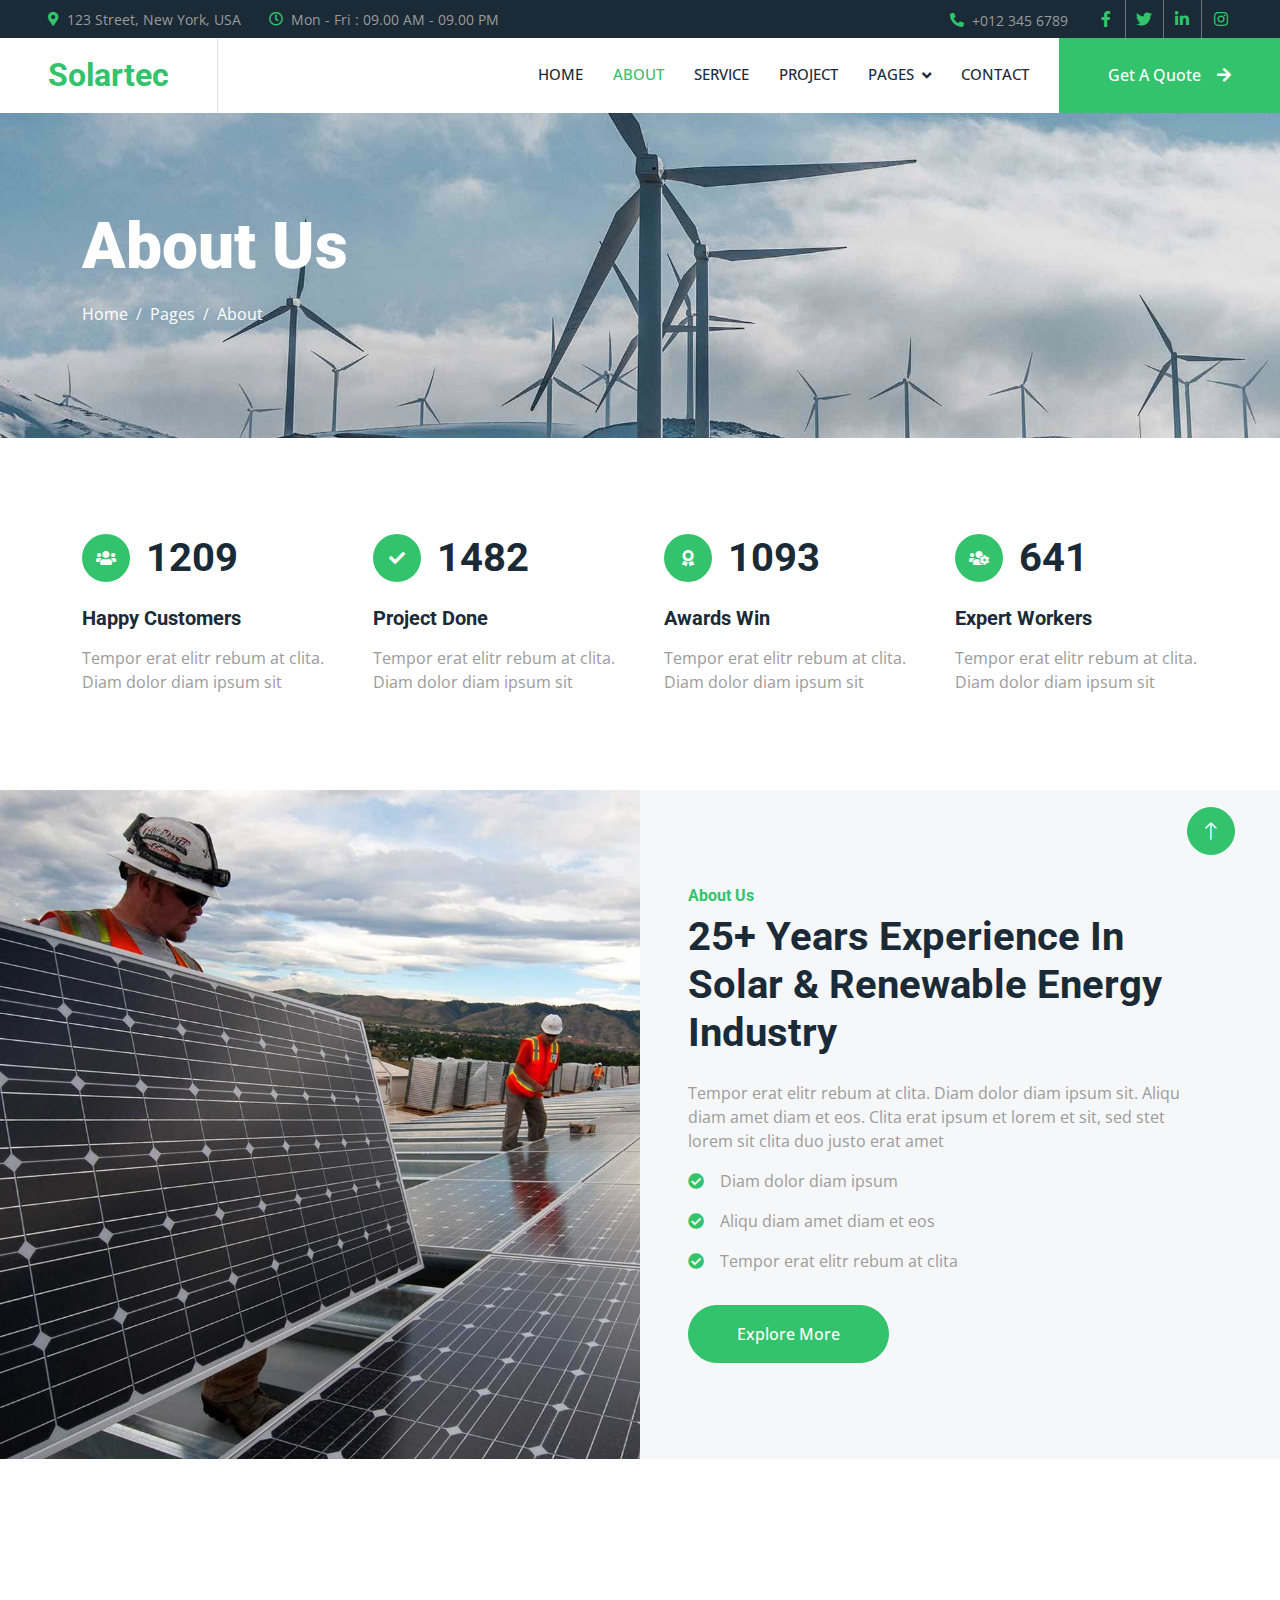
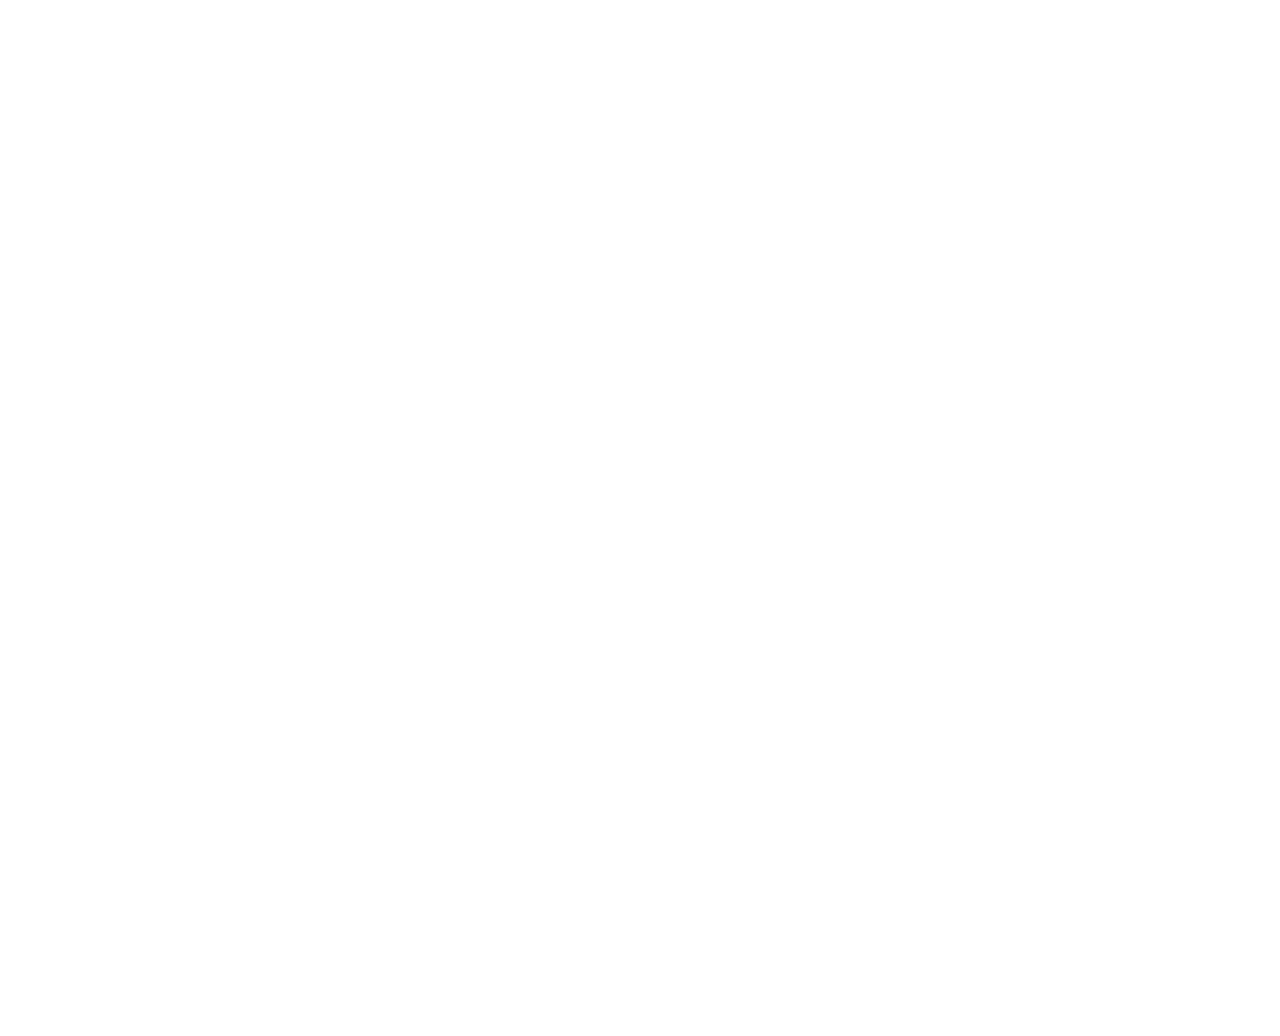
==== about.html @ 2358ac7b "new page" ====
<!DOCTYPE html>
<html lang="en">

<head>
    <meta charset="utf-8">
    <title>Solartec - Renewable Energy Website Template</title>
    <meta content="width=device-width, initial-scale=1.0" name="viewport">
    <meta content="" name="keywords">
    <meta content="" name="description">

    <!-- Favicon -->
    <link href="img/favicon.ico" rel="icon">

    <!-- Google Web Fonts -->
    <link rel="preconnect" href="https://fonts.googleapis.com">
    <link rel="preconnect" href="https://fonts.gstatic.com" crossorigin>
    <link href="https://fonts.googleapis.com/css2?family=Open+Sans:wght@400;500&family=Roboto:wght@500;700;900&display=swap" rel="stylesheet"> 

    <!-- Icon Font Stylesheet -->
    <link href="https://cdnjs.cloudflare.com/ajax/libs/font-awesome/5.10.0/css/all.min.css" rel="stylesheet">
    <link href="https://cdn.jsdelivr.net/npm/bootstrap-icons@1.4.1/font/bootstrap-icons.css" rel="stylesheet">

    <!-- Libraries Stylesheet -->
    <link href="lib/animate/animate.min.css" rel="stylesheet">
    <link href="lib/owlcarousel/assets/owl.carousel.min.css" rel="stylesheet">
    <link href="lib/lightbox/css/lightbox.min.css" rel="stylesheet">

    <!-- Customized Bootstrap Stylesheet -->
    <link href="css/bootstrap.min.css" rel="stylesheet">

    <!-- Template Stylesheet -->
    <link href="css/style.css" rel="stylesheet">
</head>

<body>
    <!-- Spinner Start -->
    <div id="spinner" class="show bg-white position-fixed translate-middle w-100 vh-100 top-50 start-50 d-flex align-items-center justify-content-center">
        <div class="spinner-border text-primary" style="width: 3rem; height: 3rem;" role="status">
            <span class="sr-only">Loading...</span>
        </div>
    </div>
    <!-- Spinner End -->


    <!-- Topbar Start -->
    <div class="container-fluid bg-dark p-0">
        <div class="row gx-0 d-none d-lg-flex">
            <div class="col-lg-7 px-5 text-start">
                <div class="h-100 d-inline-flex align-items-center me-4">
                    <small class="fa fa-map-marker-alt text-primary me-2"></small>
                    <small>123 Street, New York, USA</small>
                </div>
                <div class="h-100 d-inline-flex align-items-center">
                    <small class="far fa-clock text-primary me-2"></small>
                    <small>Mon - Fri : 09.00 AM - 09.00 PM</small>
                </div>
            </div>
            <div class="col-lg-5 px-5 text-end">
                <div class="h-100 d-inline-flex align-items-center me-4">
                    <small class="fa fa-phone-alt text-primary me-2"></small>
                    <small>+012 345 6789</small>
                </div>
                <div class="h-100 d-inline-flex align-items-center mx-n2">
                    <a class="btn btn-square btn-link rounded-0 border-0 border-end border-secondary" href=""><i class="fab fa-facebook-f"></i></a>
                    <a class="btn btn-square btn-link rounded-0 border-0 border-end border-secondary" href=""><i class="fab fa-twitter"></i></a>
                    <a class="btn btn-square btn-link rounded-0 border-0 border-end border-secondary" href=""><i class="fab fa-linkedin-in"></i></a>
                    <a class="btn btn-square btn-link rounded-0" href=""><i class="fab fa-instagram"></i></a>
                </div>
            </div>
        </div>
    </div>
    <!-- Topbar End -->


    <!-- Navbar Start -->
    <nav class="navbar navbar-expand-lg bg-white navbar-light sticky-top p-0">
        <a href="index.html" class="navbar-brand d-flex align-items-center border-end px-4 px-lg-5">
            <h2 class="m-0 text-primary">Solartec</h2>
        </a>
        <button type="button" class="navbar-toggler me-4" data-bs-toggle="collapse" data-bs-target="#navbarCollapse">
            <span class="navbar-toggler-icon"></span>
        </button>
        <div class="collapse navbar-collapse" id="navbarCollapse">
            <div class="navbar-nav ms-auto p-4 p-lg-0">
                <a href="index.html" class="nav-item nav-link">Home</a>
                <a href="about.html" class="nav-item nav-link active">About</a>
                <a href="service.html" class="nav-item nav-link">Service</a>
                <a href="project.html" class="nav-item nav-link">Project</a>
                <div class="nav-item dropdown">
                    <a href="#" class="nav-link dropdown-toggle" data-bs-toggle="dropdown">Pages</a>
                    <div class="dropdown-menu bg-light m-0">
                        <a href="feature.html" class="dropdown-item">Feature</a>
                        <a href="quote.html" class="dropdown-item">Free Quote</a>
                        <a href="team.html" class="dropdown-item">Our Team</a>
                        <a href="testimonial.html" class="dropdown-item">Testimonial</a>
                        <a href="404.html" class="dropdown-item">404 Page</a>
                    </div>
                </div>
                <a href="contact.html" class="nav-item nav-link">Contact</a>
            </div>
            <a href="" class="btn btn-primary rounded-0 py-4 px-lg-5 d-none d-lg-block">Get A Quote<i class="fa fa-arrow-right ms-3"></i></a>
        </div>
    </nav>
    <!-- Navbar End -->


    <!-- Page Header Start -->
    <div class="container-fluid page-header py-5 mb-5">
        <div class="container py-5">
            <h1 class="display-3 text-white mb-3 animated slideInDown">About Us</h1>
            <nav aria-label="breadcrumb animated slideInDown">
                <ol class="breadcrumb">
                    <li class="breadcrumb-item"><a class="text-white" href="#">Home</a></li>
                    <li class="breadcrumb-item"><a class="text-white" href="#">Pages</a></li>
                    <li class="breadcrumb-item text-white active" aria-current="page">About</li>
                </ol>
            </nav>
        </div>
    </div>
    <!-- Page Header End -->


    <!-- Feature Start -->
    <div class="container-xxl py-5">
        <div class="container">
            <div class="row g-5">
                <div class="col-md-6 col-lg-3 wow fadeIn" data-wow-delay="0.1s">
                    <div class="d-flex align-items-center mb-4">
                        <div class="btn-lg-square bg-primary rounded-circle me-3">
                            <i class="fa fa-users text-white"></i>
                        </div>
                        <h1 class="mb-0" data-toggle="counter-up">3453</h1>
                    </div>
                    <h5 class="mb-3">Happy Customers</h5>
                    <span>Tempor erat elitr rebum at clita. Diam dolor diam ipsum sit</span>
                </div>
                <div class="col-md-6 col-lg-3 wow fadeIn" data-wow-delay="0.3s">
                    <div class="d-flex align-items-center mb-4">
                        <div class="btn-lg-square bg-primary rounded-circle me-3">
                            <i class="fa fa-check text-white"></i>
                        </div>
                        <h1 class="mb-0" data-toggle="counter-up">4234</h1>
                    </div>
                    <h5 class="mb-3">Project Done</h5>
                    <span>Tempor erat elitr rebum at clita. Diam dolor diam ipsum sit</span>
                </div>
                <div class="col-md-6 col-lg-3 wow fadeIn" data-wow-delay="0.5s">
                    <div class="d-flex align-items-center mb-4">
                        <div class="btn-lg-square bg-primary rounded-circle me-3">
                            <i class="fa fa-award text-white"></i>
                        </div>
                        <h1 class="mb-0" data-toggle="counter-up">3123</h1>
                    </div>
                    <h5 class="mb-3">Awards Win</h5>
                    <span>Tempor erat elitr rebum at clita. Diam dolor diam ipsum sit</span>
                </div>
                <div class="col-md-6 col-lg-3 wow fadeIn" data-wow-delay="0.7s">
                    <div class="d-flex align-items-center mb-4">
                        <div class="btn-lg-square bg-primary rounded-circle me-3">
                            <i class="fa fa-users-cog text-white"></i>
                        </div>
                        <h1 class="mb-0" data-toggle="counter-up">1831</h1>
                    </div>
                    <h5 class="mb-3">Expert Workers</h5>
                    <span>Tempor erat elitr rebum at clita. Diam dolor diam ipsum sit</span>
                </div>
            </div>
        </div>
    </div>
    <!-- Feature Start -->
    

    <!-- About Start -->
    <div class="container-fluid bg-light overflow-hidden my-5 px-lg-0">
        <div class="container about px-lg-0">
            <div class="row g-0 mx-lg-0">
                <div class="col-lg-6 ps-lg-0 wow fadeIn" data-wow-delay="0.1s" style="min-height: 400px;">
                    <div class="position-relative h-100">
                        <img class="position-absolute img-fluid w-100 h-100" src="img/about.jpg" style="object-fit: cover;" alt="">
                    </div>
                </div>
                <div class="col-lg-6 about-text py-5 wow fadeIn" data-wow-delay="0.5s">
                    <div class="p-lg-5 pe-lg-0">
                        <h6 class="text-primary">About Us</h6>
                        <h1 class="mb-4">25+ Years Experience In Solar & Renewable Energy Industry</h1>
                        <p>Tempor erat elitr rebum at clita. Diam dolor diam ipsum sit. Aliqu diam amet diam et eos. Clita erat ipsum et lorem et sit, sed stet lorem sit clita duo justo erat amet</p>
                        <p><i class="fa fa-check-circle text-primary me-3"></i>Diam dolor diam ipsum</p>
                        <p><i class="fa fa-check-circle text-primary me-3"></i>Aliqu diam amet diam et eos</p>
                        <p><i class="fa fa-check-circle text-primary me-3"></i>Tempor erat elitr rebum at clita</p>
                        <a href="" class="btn btn-primary rounded-pill py-3 px-5 mt-3">Explore More</a>
                    </div>
                </div>
            </div>
        </div>
    </div>
    <!-- About End -->


    <!-- Team Start -->
    <div class="container-xxl py-5">
        <div class="container">
            <div class="text-center mx-auto mb-5 wow fadeInUp" data-wow-delay="0.1s" style="max-width: 600px;">
                <h6 class="text-primary">Team Member</h6>
                <h1 class="mb-4">Experienced Team Members</h1>
            </div>
            <div class="row g-4">
                <div class="col-lg-4 col-md-6 wow fadeInUp" data-wow-delay="0.1s">
                    <div class="team-item rounded overflow-hidden">
                        <div class="d-flex">
                            <img class="img-fluid w-75" src="img/team-1.jpg" alt="">
                            <div class="team-social w-25">
                                <a class="btn btn-lg-square btn-outline-primary rounded-circle mt-3" href=""><i class="fab fa-facebook-f"></i></a>
                                <a class="btn btn-lg-square btn-outline-primary rounded-circle mt-3" href=""><i class="fab fa-twitter"></i></a>
                                <a class="btn btn-lg-square btn-outline-primary rounded-circle mt-3" href=""><i class="fab fa-instagram"></i></a>
                            </div>
                        </div>
                        <div class="p-4">
                            <h5>Full Name</h5>
                            <span>Designation</span>
                        </div>
                    </div>
                </div>
                <div class="col-lg-4 col-md-6 wow fadeInUp" data-wow-delay="0.3s">
                    <div class="team-item rounded overflow-hidden">
                        <div class="d-flex">
                            <img class="img-fluid w-75" src="img/team-2.jpg" alt="">
                            <div class="team-social w-25">
                                <a class="btn btn-lg-square btn-outline-primary rounded-circle mt-3" href=""><i class="fab fa-facebook-f"></i></a>
                                <a class="btn btn-lg-square btn-outline-primary rounded-circle mt-3" href=""><i class="fab fa-twitter"></i></a>
                                <a class="btn btn-lg-square btn-outline-primary rounded-circle mt-3" href=""><i class="fab fa-instagram"></i></a>
                            </div>
                        </div>
                        <div class="p-4">
                            <h5>Full Name</h5>
                            <span>Designation</span>
                        </div>
                    </div>
                </div>
                <div class="col-lg-4 col-md-6 wow fadeInUp" data-wow-delay="0.5s">
                    <div class="team-item rounded overflow-hidden">
                        <div class="d-flex">
                            <img class="img-fluid w-75" src="img/team-3.jpg" alt="">
                            <div class="team-social w-25">
                                <a class="btn btn-lg-square btn-outline-primary rounded-circle mt-3" href=""><i class="fab fa-facebook-f"></i></a>
                                <a class="btn btn-lg-square btn-outline-primary rounded-circle mt-3" href=""><i class="fab fa-twitter"></i></a>
                                <a class="btn btn-lg-square btn-outline-primary rounded-circle mt-3" href=""><i class="fab fa-instagram"></i></a>
                            </div>
                        </div>
                        <div class="p-4">
                            <h5>Full Name</h5>
                            <span>Designation</span>
                        </div>
                    </div>
                </div>
            </div>
        </div>
    </div>
    <!-- Team End -->
        

    <!-- Footer Start -->
    <div class="container-fluid bg-dark text-body footer mt-5 pt-5 wow fadeIn" data-wow-delay="0.1s">
        <div class="container py-5">
            <div class="row g-5">
                <div class="col-lg-3 col-md-6">
                    <h5 class="text-white mb-4">Address</h5>
                    <p class="mb-2"><i class="fa fa-map-marker-alt me-3"></i>123 Street, New York, USA</p>
                    <p class="mb-2"><i class="fa fa-phone-alt me-3"></i>+012 345 67890</p>
                    <p class="mb-2"><i class="fa fa-envelope me-3"></i>info@example.com</p>
                    <div class="d-flex pt-2">
                        <a class="btn btn-square btn-outline-light btn-social" href=""><i class="fab fa-twitter"></i></a>
                        <a class="btn btn-square btn-outline-light btn-social" href=""><i class="fab fa-facebook-f"></i></a>
                        <a class="btn btn-square btn-outline-light btn-social" href=""><i class="fab fa-youtube"></i></a>
                        <a class="btn btn-square btn-outline-light btn-social" href=""><i class="fab fa-linkedin-in"></i></a>
                    </div>
                </div>
                <div class="col-lg-3 col-md-6">
                    <h5 class="text-white mb-4">Quick Links</h5>
                    <a class="btn btn-link" href="">About Us</a>
                    <a class="btn btn-link" href="">Contact Us</a>
                    <a class="btn btn-link" href="">Our Services</a>
                    <a class="btn btn-link" href="">Terms & Condition</a>
                    <a class="btn btn-link" href="">Support</a>
                </div>
                <div class="col-lg-3 col-md-6">
                    <h5 class="text-white mb-4">Project Gallery</h5>
                    <div class="row g-2">
                        <div class="col-4">
                            <img class="img-fluid rounded" src="img/gallery-1.jpg" alt="">
                        </div>
                        <div class="col-4">
                            <img class="img-fluid rounded" src="img/gallery-2.jpg" alt="">
                        </div>
                        <div class="col-4">
                            <img class="img-fluid rounded" src="img/gallery-3.jpg" alt="">
                        </div>
                        <div class="col-4">
                            <img class="img-fluid rounded" src="img/gallery-4.jpg" alt="">
                        </div>
                        <div class="col-4">
                            <img class="img-fluid rounded" src="img/gallery-5.jpg" alt="">
                        </div>
                        <div class="col-4">
                            <img class="img-fluid rounded" src="img/gallery-6.jpg" alt="">
                        </div>
                    </div>
                </div>
                <div class="col-lg-3 col-md-6">
                    <h5 class="text-white mb-4">Newsletter</h5>
                    <p>Dolor amet sit justo amet elitr clita ipsum elitr est.</p>
                    <div class="position-relative mx-auto" style="max-width: 400px;">
                        <input class="form-control border-0 w-100 py-3 ps-4 pe-5" type="text" placeholder="Your email">
                        <button type="button" class="btn btn-primary py-2 position-absolute top-0 end-0 mt-2 me-2">SignUp</button>
                    </div>
                </div>
            </div>
        </div>
        <div class="container">
            <div class="copyright">
                <div class="row">
                    <div class="col-md-6 text-center text-md-start mb-3 mb-md-0">
                        &copy; <a href="#">Your Site Name</a>, All Right Reserved.
                    </div>
                    <div class="col-md-6 text-center text-md-end">
                        <!--/*** This template is free as long as you keep the footer author’s credit link/attribution link/backlink. If you'd like to use the template without the footer author’s credit link/attribution link/backlink, you can purchase the Credit Removal License from "https://htmlcodex.com/credit-removal". Thank you for your support. ***/-->
                        Designed By <a href="https://htmlcodex.com">HTML Codex</a>
                        <br>Distributed By: <a href="https://themewagon.com" target="_blank">ThemeWagon</a>
                    </div>
                </div>
            </div>
        </div>
    </div>
    <!-- Footer End -->


    <!-- Back to Top -->
    <a href="#" class="btn btn-lg btn-primary btn-lg-square rounded-circle back-to-top"><i class="bi bi-arrow-up"></i></a>


    <!-- JavaScript Libraries -->
    <script src="https://code.jquery.com/jquery-3.4.1.min.js"></script>
    <script src="https://cdn.jsdelivr.net/npm/bootstrap@5.0.0/dist/js/bootstrap.bundle.min.js"></script>
    <script src="lib/wow/wow.min.js"></script>
    <script src="lib/easing/easing.min.js"></script>
    <script src="lib/waypoints/waypoints.min.js"></script>
    <script src="lib/counterup/counterup.min.js"></script>
    <script src="lib/owlcarousel/owl.carousel.min.js"></script>
    <script src="lib/isotope/isotope.pkgd.min.js"></script>
    <script src="lib/lightbox/js/lightbox.min.js"></script>

    <!-- Template Javascript -->
    <script src="js/main.js"></script>
</body>

</html>
---- css/style.css ----
/********** Template CSS **********/
:root {
    --primary: #32C36C;
    --light: #F6F7F8;
    --dark: #1A2A36;
}

.fw-medium {
    font-weight: 500 !important;
}

.fw-bold {
    font-weight: 700 !important;
}

.fw-black {
    font-weight: 900 !important;
}

.back-to-top {
    position: fixed;
    display: none;
    right: 45px;
    bottom: 45px;
    z-index: 99;
}


/*** Spinner ***/
#spinner {
    opacity: 0;
    visibility: hidden;
    transition: opacity .5s ease-out, visibility 0s linear .5s;
    z-index: 99999;
}

#spinner.show {
    transition: opacity .5s ease-out, visibility 0s linear 0s;
    visibility: visible;
    opacity: 1;
}


/*** Button ***/
.btn {
    font-weight: 500;
    transition: .5s;
}

.btn.btn-primary,
.btn.btn-outline-primary:hover {
    color: #FFFFFF;
}

.btn-square {
    width: 38px;
    height: 38px;
}

.btn-sm-square {
    width: 32px;
    height: 32px;
}

.btn-lg-square {
    width: 48px;
    height: 48px;
}

.btn-square,
.btn-sm-square,
.btn-lg-square {
    padding: 0;
    display: flex;
    align-items: center;
    justify-content: center;
    font-weight: normal;
}

/*** Navbar ***/
.navbar.sticky-top {
    top: -100px;
    transition: .5s;
}

.navbar .navbar-brand,
.navbar a.btn {
    height: 75px;
}

.navbar .navbar-nav .nav-link {
    margin-right: 30px;
    padding: 25px 0;
    color: var(--dark);
    font-size: 15px;
    font-weight: 500;
    text-transform: uppercase;
    outline: none;
}

.navbar .navbar-nav .nav-link:hover,
.navbar .navbar-nav .nav-link.active {
    color: var(--primary);
}

.navbar .dropdown-toggle::after {
    border: none;
    content: "\f107";
    font-family: "Font Awesome 5 Free";
    font-weight: 900;
    vertical-align: middle;
    margin-left: 8px;
}

@media (max-width: 991.98px) {
    .navbar .navbar-nav .nav-link  {
        margin-right: 0;
        padding: 10px 0;
    }

    .navbar .navbar-nav {
        border-top: 1px solid #EEEEEE;
    }
}

@media (min-width: 992px) {
    .navbar .nav-item .dropdown-menu {
        display: block;
        border: none;
        margin-top: 0;
        top: 150%;
        opacity: 0;
        visibility: hidden;
        transition: .5s;
    }

    .navbar .nav-item:hover .dropdown-menu {
        top: 100%;
        visibility: visible;
        transition: .5s;
        opacity: 1;
    }
}


/*** Header ***/
.owl-carousel-inner {
    position: absolute;
    width: 100%;
    height: 100%;
    top: 0;
    left: 0;
    display: flex;
    align-items: center;
    background: rgba(0, 0, 0, .1);
}

@media (max-width: 768px) {
    .header-carousel .owl-carousel-item {
        position: relative;
        min-height: 500px;
    }

    .header-carousel .owl-carousel-item img {
        position: absolute;
        width: 100%;
        height: 100%;
        object-fit: cover;
    }

    .header-carousel .owl-carousel-item p {
        font-size: 16px !important;
    }
}

.header-carousel .owl-dots {
    position: absolute;
    width: 60px;
    height: 100%;
    top: 0;
    right: 30px;
    display: flex;
    flex-direction: column;
    align-items: center;
    justify-content: center;
}

.header-carousel .owl-dots .owl-dot {
    position: relative;
    width: 45px;
    height: 45px;
    margin: 5px 0;
    background: #FFFFFF;
    box-shadow: 0 0 30px rgba(255, 255, 255, .9);
    border-radius: 45px;
    transition: .5s;
}

.header-carousel .owl-dots .owl-dot.active {
    width: 60px;
    height: 60px;
}

.header-carousel .owl-dots .owl-dot img {
    position: absolute;
    width: 100%;
    height: 100%;
    object-fit: cover;
    padding: 2px;
    border-radius: 45px;
    transition: .5s;
}

.page-header {
    background: linear-gradient(rgba(0, 0, 0, .1), rgba(0, 0, 0, .1)), url(../img/carousel-1.jpg) center center no-repeat;
    background-size: cover;
}

.breadcrumb-item + .breadcrumb-item::before {
    color: var(--light);
}


/*** About ***/
@media (min-width: 992px) {
    .container.about {
        max-width: 100% !important;
    }

    .about-text  {
        padding-right: calc(((100% - 960px) / 2) + .75rem);
    }
}

@media (min-width: 1200px) {
    .about-text  {
        padding-right: calc(((100% - 1140px) / 2) + .75rem);
    }
}

@media (min-width: 1400px) {
    .about-text  {
        padding-right: calc(((100% - 1320px) / 2) + .75rem);
    }
}


/*** Service ***/
.service-item {
    box-shadow: 0 0 45px rgba(0, 0, 0, .08);
}

.service-icon {
    position: relative;
    margin: -50px 0 25px 0;
    width: 100px;
    height: 100px;
    display: flex;
    align-items: center;
    justify-content: center;
    color: var(--primary);
    background: #FFFFFF;
    border-radius: 100px;
    box-shadow: 0 0 45px rgba(0, 0, 0, .08);
    transition: .5s;
}

.service-item:hover .service-icon {
    color: #FFFFFF;
    background: var(--primary);
}


/*** Feature ***/
@media (min-width: 992px) {
    .container.feature {
        max-width: 100% !important;
    }

    .feature-text  {
        padding-left: calc(((100% - 960px) / 2) + .75rem);
    }
}

@media (min-width: 1200px) {
    .feature-text  {
        padding-left: calc(((100% - 1140px) / 2) + .75rem);
    }
}

@media (min-width: 1400px) {
    .feature-text  {
        padding-left: calc(((100% - 1320px) / 2) + .75rem);
    }
}


/*** Project Portfolio ***/
#portfolio-flters li {
    display: inline-block;
    font-weight: 500;
    color: var(--dark);
    cursor: pointer;
    transition: .5s;
    border-bottom: 2px solid transparent;
}

#portfolio-flters li:hover,
#portfolio-flters li.active {
    color: var(--primary);
    border-color: var(--primary);
}

.portfolio-img {
    position: relative;
}

.portfolio-img::before,
.portfolio-img::after {
    position: absolute;
    content: "";
    width: 0;
    height: 100%;
    top: 0;
    background: var(--dark);
    transition: .5s;
}

.portfolio-img::before {
    left: 50%;
}

.portfolio-img::after {
    right: 50%;
}

.portfolio-item:hover .portfolio-img::before {
    width: 51%;
    left: 0;
}

.portfolio-item:hover .portfolio-img::after {
    width: 51%;
    right: 0;
}

.portfolio-btn {
    position: absolute;
    top: 0;
    left: 0;
    width: 100%;
    height: 100%;
    display: flex;
    align-items: center;
    justify-content: center;
    opacity: 0;
    z-index: 1;
    transition: .5s;
}

.portfolio-item:hover .portfolio-btn {
    opacity: 1;
    transition-delay: .3s;
}


/*** Quote ***/
@media (min-width: 992px) {
    .container.quote {
        max-width: 100% !important;
    }

    .quote-text  {
        padding-right: calc(((100% - 960px) / 2) + .75rem);
    }
}

@media (min-width: 1200px) {
    .quote-text  {
        padding-right: calc(((100% - 1140px) / 2) + .75rem);
    }
}

@media (min-width: 1400px) {
    .quote-text  {
        padding-right: calc(((100% - 1320px) / 2) + .75rem);
    }
}


/*** Team ***/
.team-item {
    box-shadow: 0 0 45px rgba(0, 0, 0, .08);
}

.team-item img {
    border-radius: 8px 60px 0 0;
}

.team-item .team-social {
    display: flex;
    flex-direction: column;
    align-items: center;
    justify-content: flex-end;
    background: #FFFFFF;
    transition: .5s;
}


/*** Testimonial ***/
.testimonial-carousel::before {
    position: absolute;
    content: "";
    top: 0;
    left: 0;
    height: 100%;
    width: 0;
    background: linear-gradient(to right, rgba(255, 255, 255, 1) 0%, rgba(255, 255, 255, 0) 100%);
    z-index: 1;
}

.testimonial-carousel::after {
    position: absolute;
    content: "";
    top: 0;
    right: 0;
    height: 100%;
    width: 0;
    background: linear-gradient(to left, rgba(255, 255, 255, 1) 0%, rgba(255, 255, 255, 0) 100%);
    z-index: 1;
}

@media (min-width: 768px) {
    .testimonial-carousel::before,
    .testimonial-carousel::after {
        width: 200px;
    }
}

@media (min-width: 992px) {
    .testimonial-carousel::before,
    .testimonial-carousel::after {
        width: 300px;
    }
}

.testimonial-carousel .owl-nav {
    position: absolute;
    width: 350px;
    top: 20px;
    left: 50%;
    transform: translateX(-50%);
    display: flex;
    justify-content: space-between;
    opacity: 0;
    transition: .5s;
    z-index: 1;
}

.testimonial-carousel:hover .owl-nav {
    width: 300px;
    opacity: 1;
}

.testimonial-carousel .owl-nav .owl-prev,
.testimonial-carousel .owl-nav .owl-next {
    position: relative;
    color: var(--primary);
    font-size: 45px;
    transition: .5s;
}

.testimonial-carousel .owl-nav .owl-prev:hover,
.testimonial-carousel .owl-nav .owl-next:hover {
    color: var(--dark);
}

.testimonial-carousel .testimonial-img img {
    width: 100px;
    height: 100px;
}

.testimonial-carousel .testimonial-img .btn-square {
    position: absolute;
    bottom: -19px;
    left: 50%;
    transform: translateX(-50%);
}

.testimonial-carousel .owl-item .testimonial-text {
    margin-bottom: 30px;
    box-shadow: 0 0 45px rgba(0, 0, 0, .08);
    transform: scale(.8);
    transition: .5s;
}

.testimonial-carousel .owl-item.center .testimonial-text {
    transform: scale(1);
}


/*** Contact ***/
@media (min-width: 992px) {
    .container.contact {
        max-width: 100% !important;
    }

    .contact-text  {
        padding-left: calc(((100% - 960px) / 2) + .75rem);
    }
}

@media (min-width: 1200px) {
    .contact-text  {
        padding-left: calc(((100% - 1140px) / 2) + .75rem);
    }
}

@media (min-width: 1400px) {
    .contact-text  {
        padding-left: calc(((100% - 1320px) / 2) + .75rem);
    }
}


/*** Footer ***/
.footer .btn.btn-social {
    margin-right: 5px;
    color: #9B9B9B;
    border: 1px solid #9B9B9B;
    border-radius: 38px;
    transition: .3s;
}

.footer .btn.btn-social:hover {
    color: var(--primary);
    border-color: var(--light);
}

.footer .btn.btn-link {
    display: block;
    margin-bottom: 5px;
    padding: 0;
    text-align: left;
    color: #9B9B9B;
    font-weight: normal;
    text-transform: capitalize;
    transition: .3s;
}

.footer .btn.btn-link::before {
    position: relative;
    content: "\f105";
    font-family: "Font Awesome 5 Free";
    font-weight: 900;
    margin-right: 10px;
}

.footer .btn.btn-link:hover {
    color: #FFFFFF;
    letter-spacing: 1px;
    box-shadow: none;
}

.footer .copyright {
    padding: 25px 0;
    border-top: 1px solid rgba(256, 256, 256, .1);
}

.footer .copyright a {
    color: var(--light);
}

.footer .copyright a:hover {
    color: var(--primary);
}
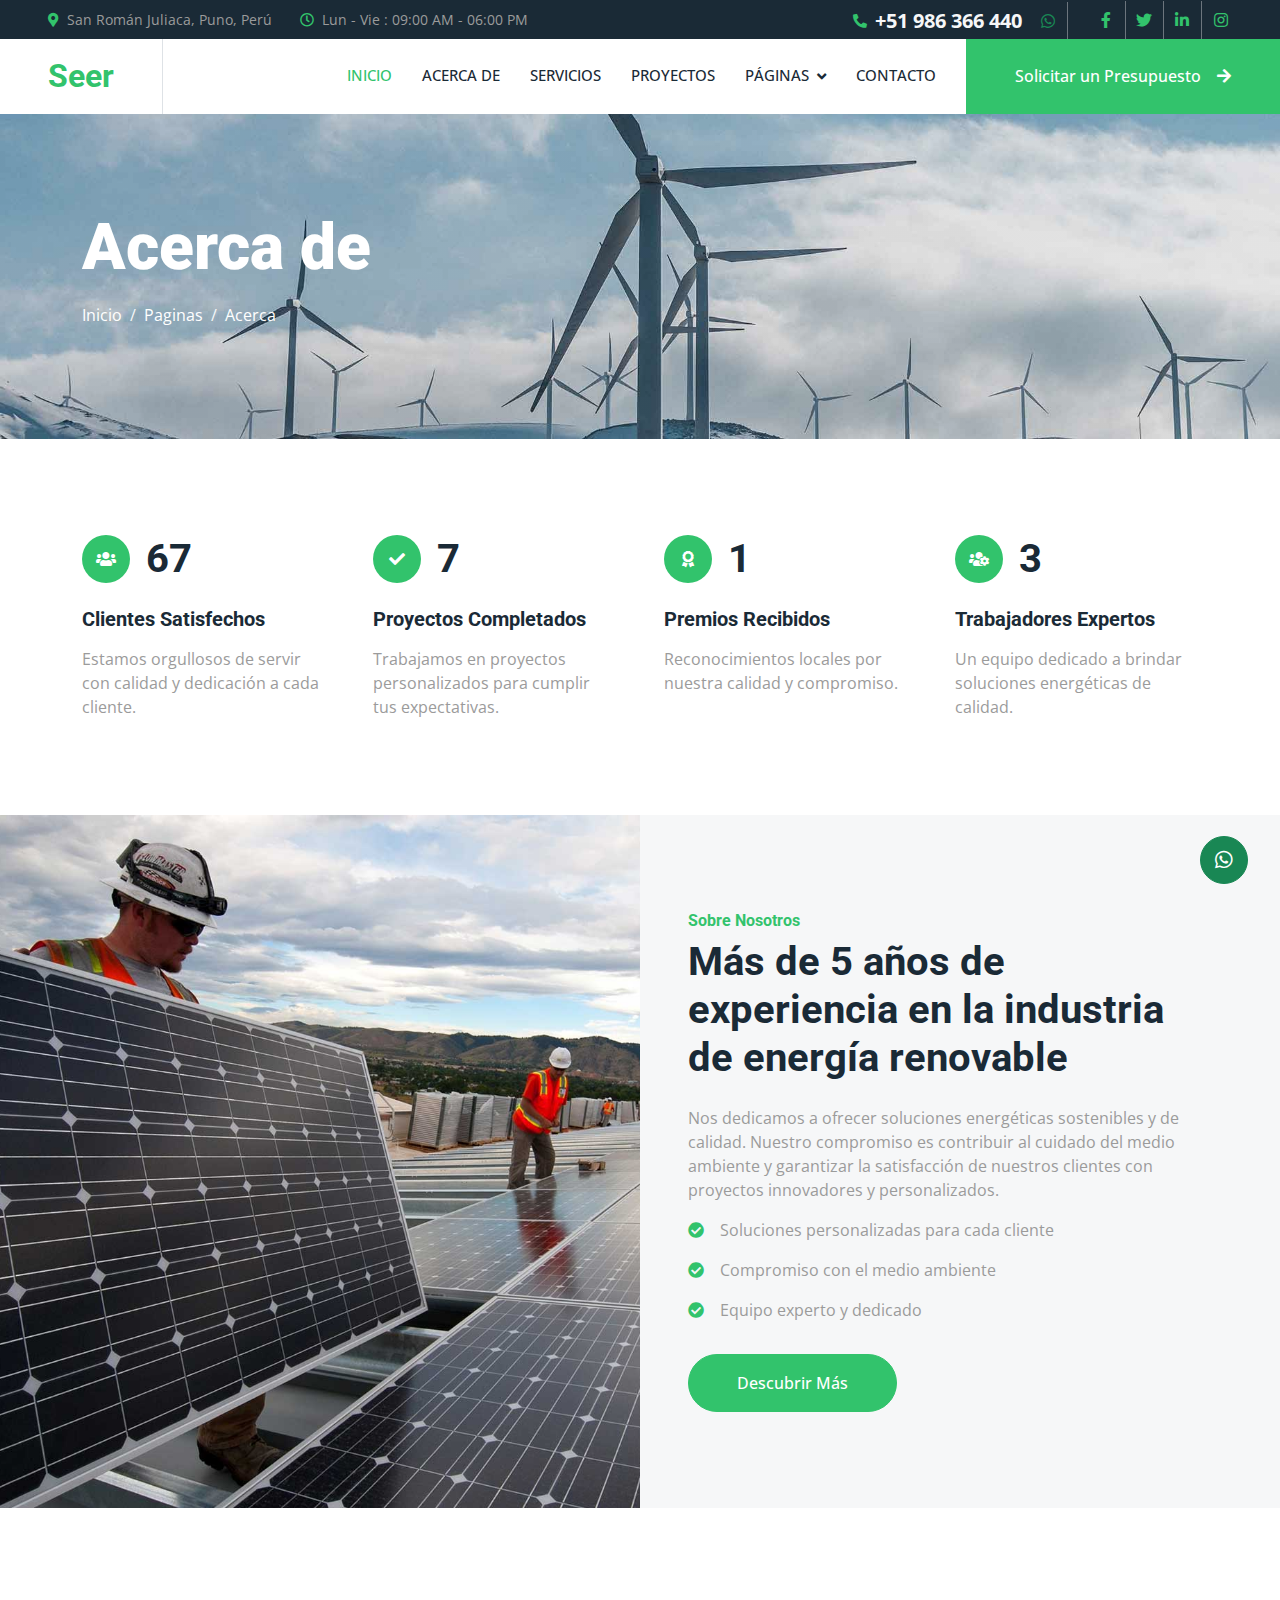
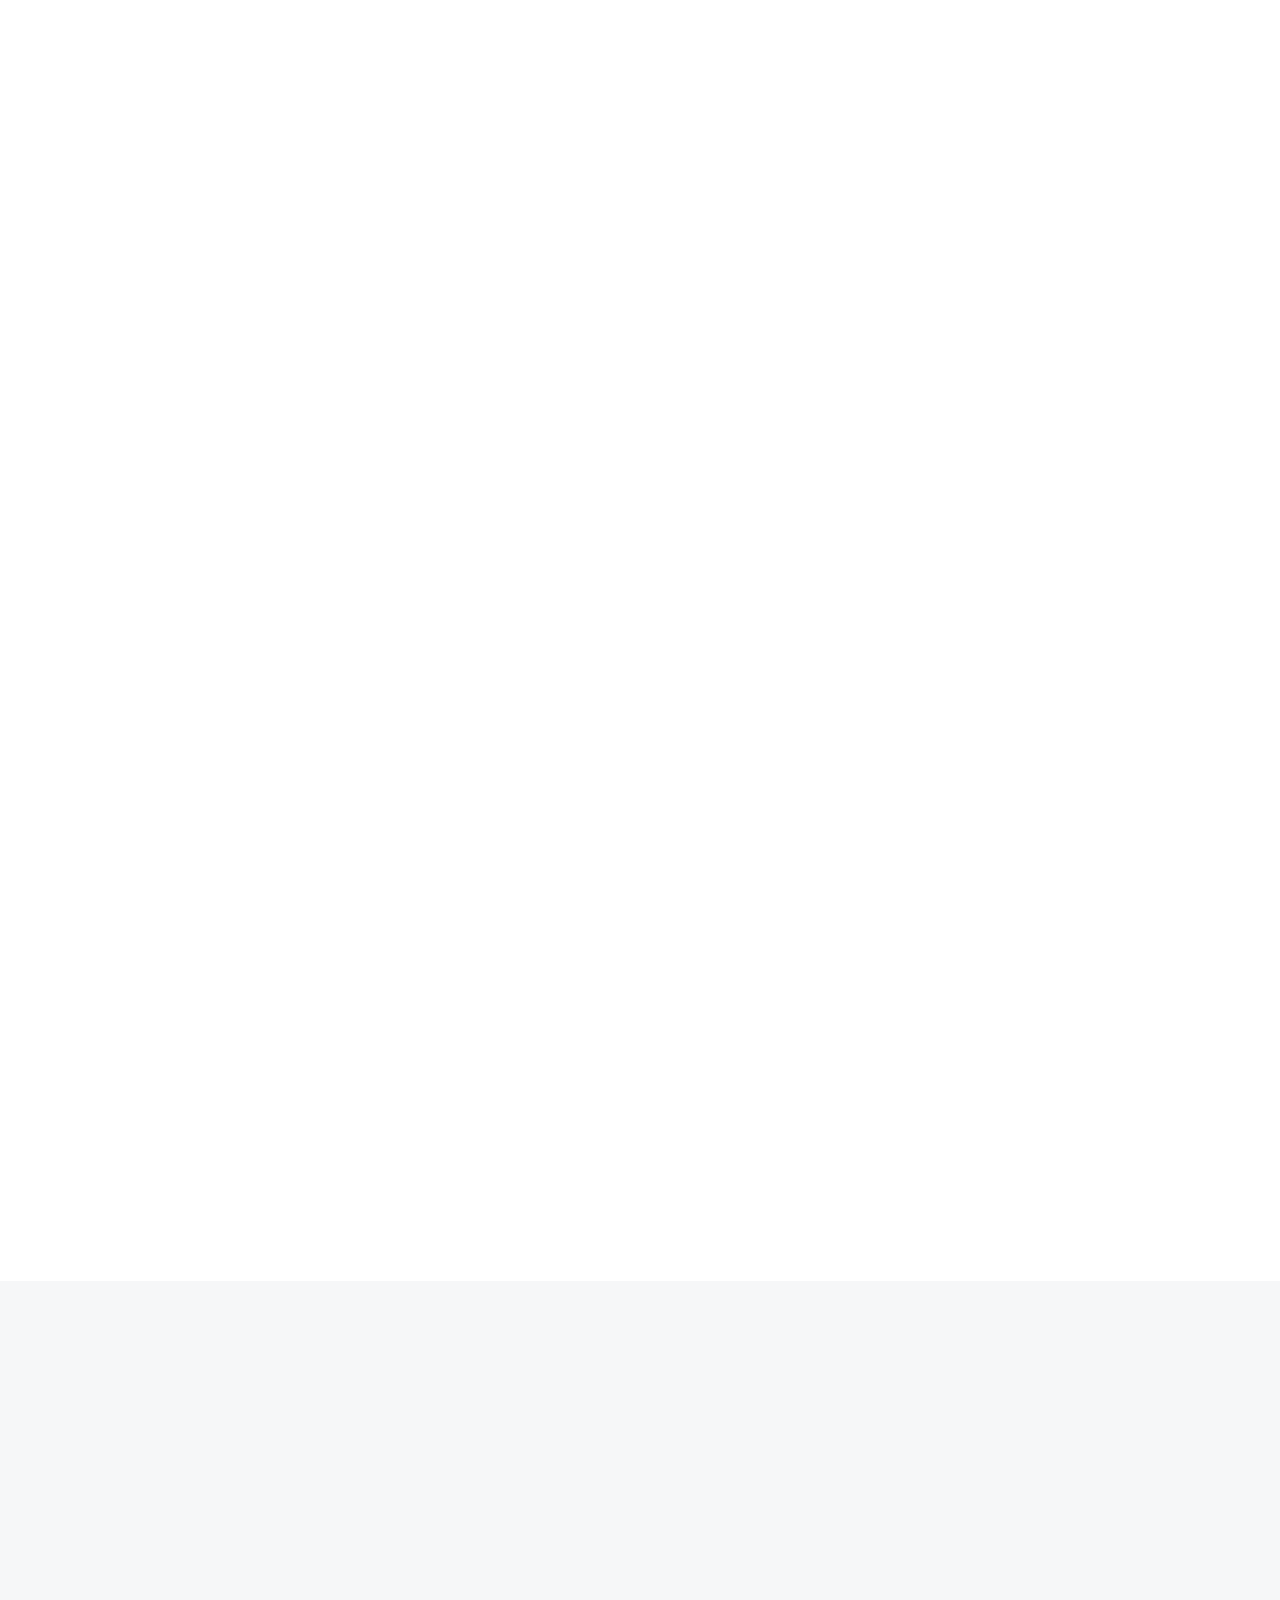
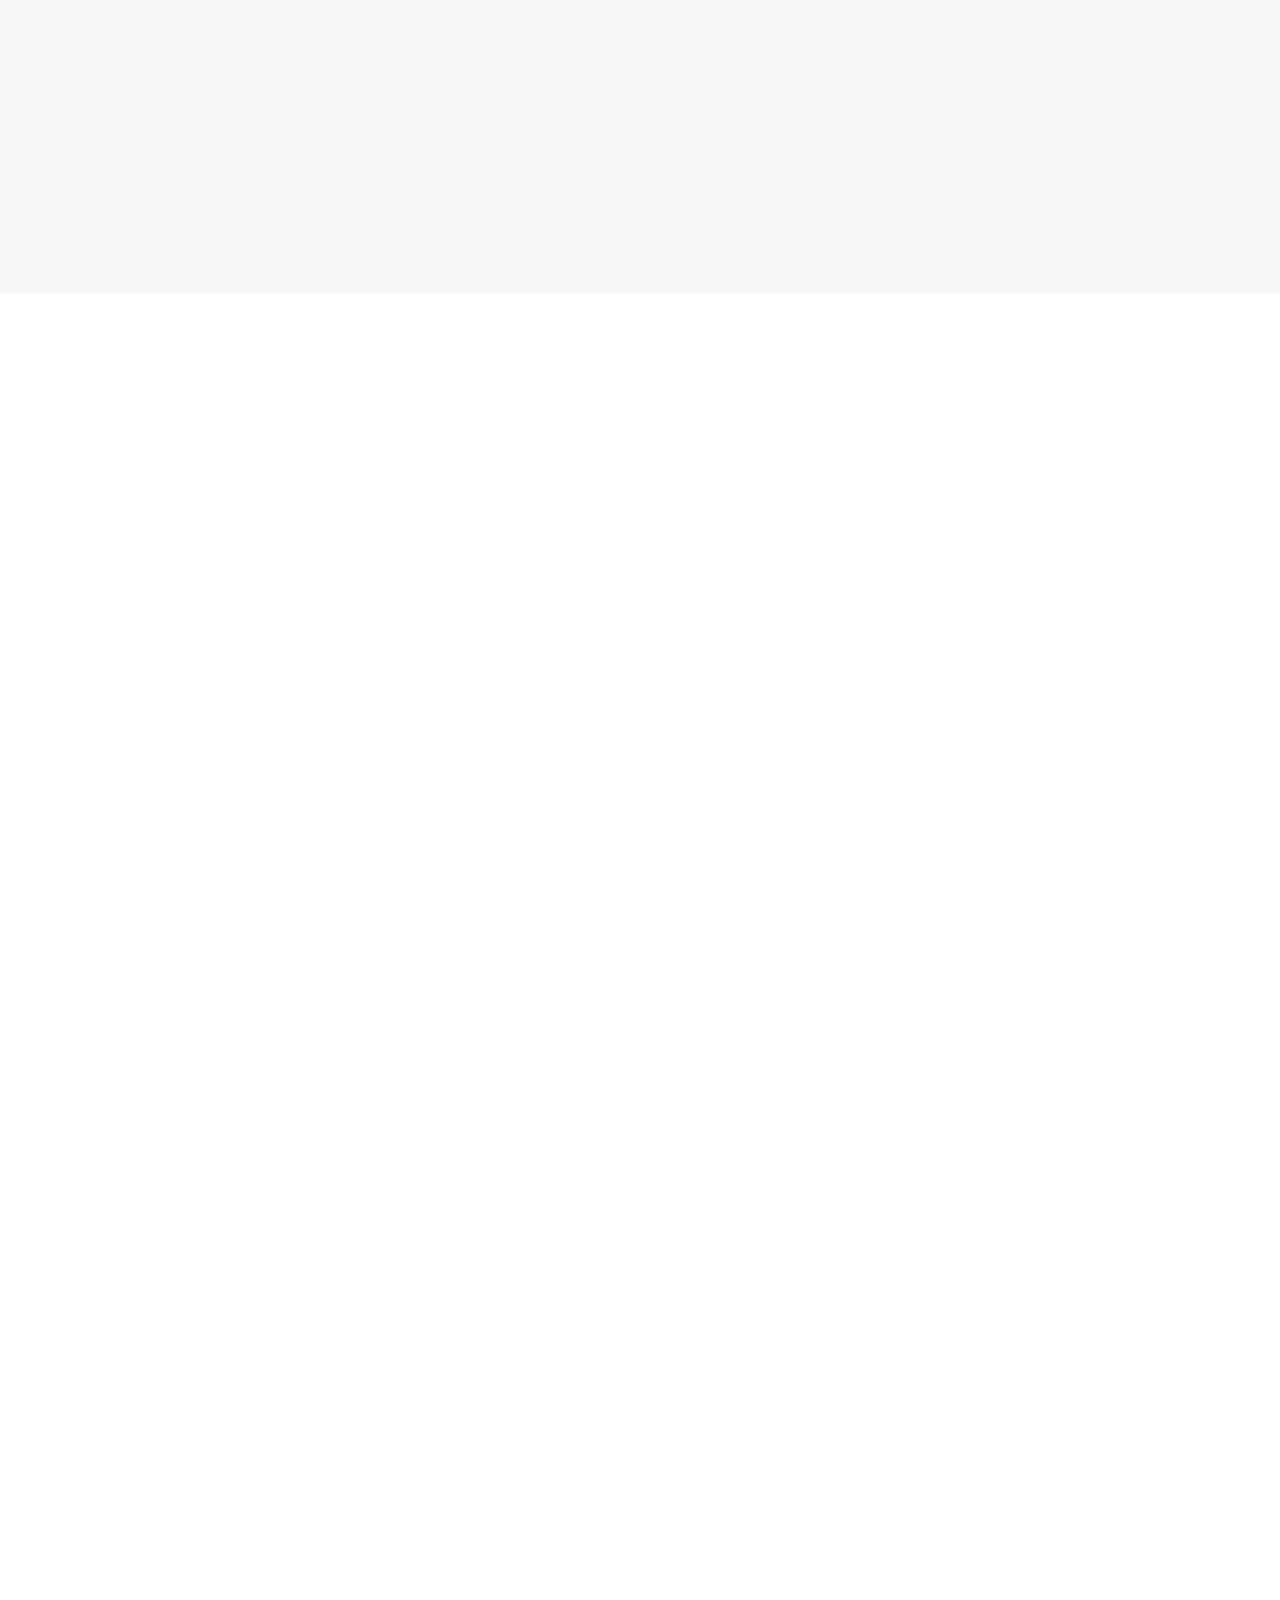
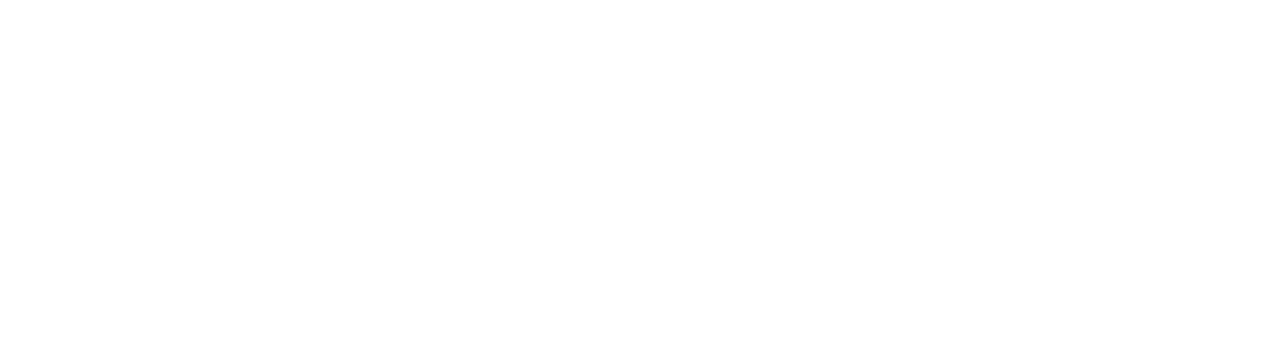
==== commit b4931988: "changed2e" ====
--- a/about.html
+++ b/about.html
@@ -9,7 +9,9 @@
     <meta content="" name="description">
 
     <!-- Favicon -->
-    <link href="img/favicon.ico" rel="icon">
+    <link href="img/favi.png" rel="icon" type="image/x-icon">
+    <!-- También puedes incluir formatos adicionales si es necesario -->
+    <!-- <link rel="icon" href="img/favicon-32x32.png" sizes="32x32" type="image/png"> -->
 
     <!-- Google Web Fonts -->
     <link rel="preconnect" href="https://fonts.googleapis.com">
@@ -30,6 +32,9 @@
 
     <!-- Template Stylesheet -->
     <link href="css/style.css" rel="stylesheet">
+
+
+
 </head>
 
 <body>
@@ -42,77 +47,82 @@
     <!-- Spinner End -->
 
 
-    <!-- Topbar Start -->
-    <div class="container-fluid bg-dark p-0">
-        <div class="row gx-0 d-none d-lg-flex">
-            <div class="col-lg-7 px-5 text-start">
-                <div class="h-100 d-inline-flex align-items-center me-4">
-                    <small class="fa fa-map-marker-alt text-primary me-2"></small>
-                    <small>123 Street, New York, USA</small>
-                </div>
-                <div class="h-100 d-inline-flex align-items-center">
-                    <small class="far fa-clock text-primary me-2"></small>
-                    <small>Mon - Fri : 09.00 AM - 09.00 PM</small>
-                </div>
-            </div>
-            <div class="col-lg-5 px-5 text-end">
-                <div class="h-100 d-inline-flex align-items-center me-4">
-                    <small class="fa fa-phone-alt text-primary me-2"></small>
-                    <small>+012 345 6789</small>
-                </div>
-                <div class="h-100 d-inline-flex align-items-center mx-n2">
-                    <a class="btn btn-square btn-link rounded-0 border-0 border-end border-secondary" href=""><i class="fab fa-facebook-f"></i></a>
-                    <a class="btn btn-square btn-link rounded-0 border-0 border-end border-secondary" href=""><i class="fab fa-twitter"></i></a>
-                    <a class="btn btn-square btn-link rounded-0 border-0 border-end border-secondary" href=""><i class="fab fa-linkedin-in"></i></a>
-                    <a class="btn btn-square btn-link rounded-0" href=""><i class="fab fa-instagram"></i></a>
-                </div>
-            </div>
-        </div>
-    </div>
-    <!-- Topbar End -->
-
-
-    <!-- Navbar Start -->
-    <nav class="navbar navbar-expand-lg bg-white navbar-light sticky-top p-0">
-        <a href="index.html" class="navbar-brand d-flex align-items-center border-end px-4 px-lg-5">
-            <h2 class="m-0 text-primary">Solartec</h2>
-        </a>
-        <button type="button" class="navbar-toggler me-4" data-bs-toggle="collapse" data-bs-target="#navbarCollapse">
-            <span class="navbar-toggler-icon"></span>
-        </button>
-        <div class="collapse navbar-collapse" id="navbarCollapse">
-            <div class="navbar-nav ms-auto p-4 p-lg-0">
-                <a href="index.html" class="nav-item nav-link">Home</a>
-                <a href="about.html" class="nav-item nav-link active">About</a>
-                <a href="service.html" class="nav-item nav-link">Service</a>
-                <a href="project.html" class="nav-item nav-link">Project</a>
-                <div class="nav-item dropdown">
-                    <a href="#" class="nav-link dropdown-toggle" data-bs-toggle="dropdown">Pages</a>
-                    <div class="dropdown-menu bg-light m-0">
-                        <a href="feature.html" class="dropdown-item">Feature</a>
-                        <a href="quote.html" class="dropdown-item">Free Quote</a>
-                        <a href="team.html" class="dropdown-item">Our Team</a>
-                        <a href="testimonial.html" class="dropdown-item">Testimonial</a>
-                        <a href="404.html" class="dropdown-item">404 Page</a>
-                    </div>
-                </div>
-                <a href="contact.html" class="nav-item nav-link">Contact</a>
-            </div>
-            <a href="" class="btn btn-primary rounded-0 py-4 px-lg-5 d-none d-lg-block">Get A Quote<i class="fa fa-arrow-right ms-3"></i></a>
-        </div>
-    </nav>
-    <!-- Navbar End -->
+<!-- Topbar Start -->
+<div class="container-fluid bg-dark p-0">
+    <div class="row gx-0 d-none d-lg-flex">
+        <div class="col-lg-7 px-5 text-start">
+            <div class="h-100 d-inline-flex align-items-center me-4">
+                <small class="fa fa-map-marker-alt text-primary me-2"></small>
+                <small>San Román Juliaca, Puno, Perú</small>
+            </div>
+            <div class="h-100 d-inline-flex align-items-center">
+                <small class="far fa-clock text-primary me-2"></small>
+                <small>Lun - Vie : 09:00 AM - 06:00 PM</small>
+            </div>
+        </div>
+        <div class="col-lg-5 px-5 text-end">
+            <div class="h-100 d-inline-flex align-items-center me-4">
+                <small class="fa fa-phone-alt text-primary me-2"></small>
+                <!-- Resaltar número y agregar enlace de WhatsApp -->
+                <small class="fw-bold text-light fs-5">+51 986 366 440</small>
+                <a href="https://wa.me/51986366440" target="_blank" class="btn btn-square btn-link rounded-0 border-0 border-end border-secondary ms-2">
+                    <i class="fab fa-whatsapp text-success"></i>
+                </a>
+            </div>
+            <div class="h-100 d-inline-flex align-items-center mx-n2">
+                <a class="btn btn-square btn-link rounded-0 border-0 border-end border-secondary" href=""><i class="fab fa-facebook-f"></i></a>
+                <a class="btn btn-square btn-link rounded-0 border-0 border-end border-secondary" href=""><i class="fab fa-twitter"></i></a>
+                <a class="btn btn-square btn-link rounded-0 border-0 border-end border-secondary" href=""><i class="fab fa-linkedin-in"></i></a>
+                <a class="btn btn-square btn-link rounded-0" href=""><i class="fab fa-instagram"></i></a>
+            </div>
+        </div>
+    </div>
+</div>
+<!-- Topbar End -->
+
+
+
+<!-- Navbar Start -->
+<nav class="navbar navbar-expand-lg bg-white navbar-light sticky-top p-0">
+    <a href="index.html" class="navbar-brand d-flex align-items-center border-end px-4 px-lg-5">
+        <h2 class="m-0 text-primary">Seer</h2>
+    </a>
+    <button type="button" class="navbar-toggler me-4" data-bs-toggle="collapse" data-bs-target="#navbarCollapse">
+        <span class="navbar-toggler-icon"></span>
+    </button>
+    <div class="collapse navbar-collapse" id="navbarCollapse">
+        <div class="navbar-nav ms-auto p-4 p-lg-0">
+            <a href="index.html" class="nav-item nav-link active">Inicio</a>
+            <a href="about.html" class="nav-item nav-link">Acerca de</a>
+            <a href="service.html" class="nav-item nav-link">Servicios</a>
+            <a href="project.html" class="nav-item nav-link">Proyectos</a>
+            <div class="nav-item dropdown">
+                <a href="#" class="nav-link dropdown-toggle" data-bs-toggle="dropdown">Páginas</a>
+                <div class="dropdown-menu bg-light m-0">
+                    <a href="feature.html" class="dropdown-item">Características</a>
+                    <a href="quote.html" class="dropdown-item">Presupuesto Gratis</a>
+                    <a href="team.html" class="dropdown-item">Nuestro Equipo</a>
+                    <a href="testimonial.html" class="dropdown-item">Testimonios</a>
+                    <a href="404.html" class="dropdown-item">Página 404</a>
+                </div>
+            </div>
+            <a href="contact.html" class="nav-item nav-link">Contacto</a>
+        </div>
+        <a href="" class="btn btn-primary rounded-0 py-4 px-lg-5 d-none d-lg-block">Solicitar un Presupuesto<i class="fa fa-arrow-right ms-3"></i></a>
+    </div>
+</nav>
+<!-- Navbar End -->
 
 
     <!-- Page Header Start -->
     <div class="container-fluid page-header py-5 mb-5">
         <div class="container py-5">
-            <h1 class="display-3 text-white mb-3 animated slideInDown">About Us</h1>
+            <h1 class="display-3 text-white mb-3 animated slideInDown">Acerca de</h1>
             <nav aria-label="breadcrumb animated slideInDown">
                 <ol class="breadcrumb">
-                    <li class="breadcrumb-item"><a class="text-white" href="#">Home</a></li>
-                    <li class="breadcrumb-item"><a class="text-white" href="#">Pages</a></li>
-                    <li class="breadcrumb-item text-white active" aria-current="page">About</li>
+                    <li class="breadcrumb-item"><a class="text-white" href="#">Inicio</a></li>
+                    <li class="breadcrumb-item"><a class="text-white" href="#">Paginas</a></li>
+                    <li class="breadcrumb-item text-white active" aria-current="page">Acerca</li>
                 </ol>
             </nav>
         </div>
@@ -120,83 +130,418 @@
     <!-- Page Header End -->
 
 
-    <!-- Feature Start -->
-    <div class="container-xxl py-5">
-        <div class="container">
-            <div class="row g-5">
-                <div class="col-md-6 col-lg-3 wow fadeIn" data-wow-delay="0.1s">
-                    <div class="d-flex align-items-center mb-4">
-                        <div class="btn-lg-square bg-primary rounded-circle me-3">
-                            <i class="fa fa-users text-white"></i>
-                        </div>
-                        <h1 class="mb-0" data-toggle="counter-up">3453</h1>
-                    </div>
-                    <h5 class="mb-3">Happy Customers</h5>
-                    <span>Tempor erat elitr rebum at clita. Diam dolor diam ipsum sit</span>
-                </div>
-                <div class="col-md-6 col-lg-3 wow fadeIn" data-wow-delay="0.3s">
-                    <div class="d-flex align-items-center mb-4">
-                        <div class="btn-lg-square bg-primary rounded-circle me-3">
-                            <i class="fa fa-check text-white"></i>
-                        </div>
-                        <h1 class="mb-0" data-toggle="counter-up">4234</h1>
-                    </div>
-                    <h5 class="mb-3">Project Done</h5>
-                    <span>Tempor erat elitr rebum at clita. Diam dolor diam ipsum sit</span>
-                </div>
-                <div class="col-md-6 col-lg-3 wow fadeIn" data-wow-delay="0.5s">
-                    <div class="d-flex align-items-center mb-4">
-                        <div class="btn-lg-square bg-primary rounded-circle me-3">
-                            <i class="fa fa-award text-white"></i>
-                        </div>
-                        <h1 class="mb-0" data-toggle="counter-up">3123</h1>
-                    </div>
-                    <h5 class="mb-3">Awards Win</h5>
-                    <span>Tempor erat elitr rebum at clita. Diam dolor diam ipsum sit</span>
-                </div>
-                <div class="col-md-6 col-lg-3 wow fadeIn" data-wow-delay="0.7s">
-                    <div class="d-flex align-items-center mb-4">
-                        <div class="btn-lg-square bg-primary rounded-circle me-3">
-                            <i class="fa fa-users-cog text-white"></i>
-                        </div>
-                        <h1 class="mb-0" data-toggle="counter-up">1831</h1>
-                    </div>
-                    <h5 class="mb-3">Expert Workers</h5>
-                    <span>Tempor erat elitr rebum at clita. Diam dolor diam ipsum sit</span>
-                </div>
-            </div>
-        </div>
-    </div>
-    <!-- Feature Start -->
-    
-
-    <!-- About Start -->
+
+
+<!-- Inicio de Características -->
+<div class="container-xxl py-5">
+    <div class="container">
+        <div class="row g-5">
+            <div class="col-md-6 col-lg-3 wow fadeIn" data-wow-delay="0.1s">
+                <div class="d-flex align-items-center mb-4">
+                    <div class="btn-lg-square bg-primary rounded-circle me-3">
+                        <i class="fa fa-users text-white"></i>
+                    </div>
+                    <h1 class="mb-0" data-toggle="counter-up">200</h1>
+                </div>
+                <h5 class="mb-3">Clientes Satisfechos</h5>
+                <span>Estamos orgullosos de servir con calidad y dedicación a cada cliente.</span>
+            </div>
+            <div class="col-md-6 col-lg-3 wow fadeIn" data-wow-delay="0.3s">
+                <div class="d-flex align-items-center mb-4">
+                    <div class="btn-lg-square bg-primary rounded-circle me-3">
+                        <i class="fa fa-check text-white"></i>
+                    </div>
+                    <h1 class="mb-0" data-toggle="counter-up">20</h1>
+                </div>
+                <h5 class="mb-3">Proyectos Completados</h5>
+                <span>Trabajamos en proyectos personalizados para cumplir tus expectativas.</span>
+            </div>
+            <div class="col-md-6 col-lg-3 wow fadeIn" data-wow-delay="0.5s">
+                <div class="d-flex align-items-center mb-4">
+                    <div class="btn-lg-square bg-primary rounded-circle me-3">
+                        <i class="fa fa-award text-white"></i>
+                    </div>
+                    <h1 class="mb-0" data-toggle="counter-up">2</h1>
+                </div>
+                <h5 class="mb-3">Premios Recibidos</h5>
+                <span>Reconocimientos locales por nuestra calidad y compromiso.</span>
+            </div>
+            <div class="col-md-6 col-lg-3 wow fadeIn" data-wow-delay="0.7s">
+                <div class="d-flex align-items-center mb-4">
+                    <div class="btn-lg-square bg-primary rounded-circle me-3">
+                        <i class="fa fa-users-cog text-white"></i>
+                    </div>
+                    <h1 class="mb-0" data-toggle="counter-up">10</h1>
+                </div>
+                <h5 class="mb-3">Trabajadores Expertos</h5>
+                <span>Un equipo dedicado a brindar soluciones energéticas de calidad.</span>
+            </div>
+        </div>
+    </div>
+</div>
+<!-- Fin de Características -->
+
+
+
+
+
+
+
+
+
+
+<!-- Inicio Sobre Nosotros -->
+<div class="container-fluid bg-light overflow-hidden my-5 px-lg-0">
+    <div class="container about px-lg-0">
+        <div class="row g-0 mx-lg-0">
+            <div class="col-lg-6 ps-lg-0 wow fadeIn" data-wow-delay="0.1s" style="min-height: 400px;">
+                <div class="position-relative h-100">
+                    <img class="position-absolute img-fluid w-100 h-100" src="img/about.jpg" style="object-fit: cover;" alt="Sobre nosotros">
+                </div>
+            </div>
+            <div class="col-lg-6 about-text py-5 wow fadeIn" data-wow-delay="0.5s">
+                <div class="p-lg-5 pe-lg-0">
+                    <h6 class="text-primary">Sobre Nosotros</h6>
+                    <h1 class="mb-4">Más de 5 años de experiencia en la industria de energía renovable</h1>
+                    <p>Nos dedicamos a ofrecer soluciones energéticas sostenibles y de calidad. Nuestro compromiso es contribuir al cuidado del medio ambiente y garantizar la satisfacción de nuestros clientes con proyectos innovadores y personalizados.</p>
+                    <p><i class="fa fa-check-circle text-primary me-3"></i>Soluciones personalizadas para cada cliente</p>
+                    <p><i class="fa fa-check-circle text-primary me-3"></i>Compromiso con el medio ambiente</p>
+                    <p><i class="fa fa-check-circle text-primary me-3"></i>Equipo experto y dedicado</p>
+                    <a href="" class="btn btn-primary rounded-pill py-3 px-5 mt-3">Descubrir Más</a>
+                </div>
+            </div>
+        </div>
+    </div>
+</div>
+<!-- Fin Sobre Nosotros -->
+
+
+
+
+
+<!-- Inicio Servicios -->
+<div class="container-xxl py-5">
+    <div class="container">
+        <div class="text-center mx-auto mb-5 wow fadeInUp" data-wow-delay="0.1s" style="max-width: 600px;">
+            <h6 class="text-primary">Nuestros Servicios</h6>
+            <h1 class="mb-4">Somos Pioneros en el Mundo de la Energía Renovable</h1>
+        </div>
+        <div class="row g-4">
+            <div class="col-md-6 col-lg-4 wow fadeInUp" data-wow-delay="0.1s">
+                <div class="service-item rounded overflow-hidden">
+                    <img class="img-fluid" src="img/img-600x400-1.jpg" alt="Paneles Solares">
+                    <div class="position-relative p-4 pt-0">
+                        <div class="service-icon">
+                            <i class="fa fa-solar-panel fa-3x"></i>
+                        </div>
+                        <h4 class="mb-3">Paneles Solares</h4>
+                        <p>Soluciones innovadoras para aprovechar la energía del sol y reducir el impacto ambiental.</p>
+                        <a class="small fw-medium" href="">Leer Más<i class="fa fa-arrow-right ms-2"></i></a>
+                    </div>
+                </div>
+            </div>
+            <div class="col-md-6 col-lg-4 wow fadeInUp" data-wow-delay="0.3s">
+                <div class="service-item rounded overflow-hidden">
+                    <img class="img-fluid" src="img/img-600x400-2.jpg" alt="Turbinas Eólicas">
+                    <div class="position-relative p-4 pt-0">
+                        <div class="service-icon">
+                            <i class="fa fa-wind fa-3x"></i>
+                        </div>
+                        <h4 class="mb-3">Turbinas Eólicas</h4>
+                        <p>Generación de energía limpia mediante sistemas de alta eficiencia impulsados por el viento.</p>
+                        <a class="small fw-medium" href="">Leer Más<i class="fa fa-arrow-right ms-2"></i></a>
+                    </div>
+                </div>
+            </div>
+            <div class="col-md-6 col-lg-4 wow fadeInUp" data-wow-delay="0.5s">
+                <div class="service-item rounded overflow-hidden">
+                    <img class="img-fluid" src="img/img-600x400-3.jpg" alt="Plantas Hidroeléctricas">
+                    <div class="position-relative p-4 pt-0">
+                        <div class="service-icon">
+                            <i class="fa fa-lightbulb fa-3x"></i>
+                        </div>
+                        <h4 class="mb-3">Plantas Hidroeléctricas</h4>
+                        <p>Soluciones energéticas sostenibles aprovechando la fuerza del agua en movimiento.</p>
+                        <a class="small fw-medium" href="">Leer Más<i class="fa fa-arrow-right ms-2"></i></a>
+                    </div>
+                </div>
+            </div>
+            <div class="col-md-6 col-lg-4 wow fadeInUp" data-wow-delay="0.1s">
+                <div class="service-item rounded overflow-hidden">
+                    <img class="img-fluid" src="img/img-600x400-4.jpg" alt="Paneles Solares">
+                    <div class="position-relative p-4 pt-0">
+                        <div class="service-icon">
+                            <i class="fa fa-solar-panel fa-3x"></i>
+                        </div>
+                        <h4 class="mb-3">Paneles Solares</h4>
+                        <p>Soluciones innovadoras para aprovechar la energía del sol y reducir el impacto ambiental.</p>
+                        <a class="small fw-medium" href="">Leer Más<i class="fa fa-arrow-right ms-2"></i></a>
+                    </div>
+                </div>
+            </div>
+            <div class="col-md-6 col-lg-4 wow fadeInUp" data-wow-delay="0.3s">
+                <div class="service-item rounded overflow-hidden">
+                    <img class="img-fluid" src="img/img-600x400-5.jpg" alt="Turbinas Eólicas">
+                    <div class="position-relative p-4 pt-0">
+                        <div class="service-icon">
+                            <i class="fa fa-wind fa-3x"></i>
+                        </div>
+                        <h4 class="mb-3">Turbinas Eólicas</h4>
+                        <p>Generación de energía limpia mediante sistemas de alta eficiencia impulsados por el viento.</p>
+                        <a class="small fw-medium" href="">Leer Más<i class="fa fa-arrow-right ms-2"></i></a>
+                    </div>
+                </div>
+            </div>
+            <div class="col-md-6 col-lg-4 wow fadeInUp" data-wow-delay="0.5s">
+                <div class="service-item rounded overflow-hidden">
+                    <img class="img-fluid" src="img/img-600x400-6.jpg" alt="Plantas Hidroeléctricas">
+                    <div class="position-relative p-4 pt-0">
+                        <div class="service-icon">
+                            <i class="fa fa-lightbulb fa-3x"></i>
+                        </div>
+                        <h4 class="mb-3">Plantas Hidroeléctricas</h4>
+                        <p>Soluciones energéticas sostenibles aprovechando la fuerza del agua en movimiento.</p>
+                        <a class="small fw-medium" href="">Leer Más<i class="fa fa-arrow-right ms-2"></i></a>
+                    </div>
+                </div>
+            </div>
+        </div>
+    </div>
+</div>
+<!-- Fin Servicios -->
+
+
+
+
+
+<!-- Inicio de Características -->
+<div class="container-fluid bg-light overflow-hidden my-5 px-lg-0">
+    <div class="container feature px-lg-0">
+        <div class="row g-0 mx-lg-0">
+            <div class="col-lg-6 feature-text py-5 wow fadeIn" data-wow-delay="0.1s">
+                <div class="p-lg-5 ps-lg-0">
+                    <h6 class="text-primary">¡Por Qué Elegirnos!</h6>
+                    <h1 class="mb-4">Sistemas Solares Completos para Empresas y Residencias</h1>
+                    <p class="mb-4 pb-2">Tempor erat elitr rebum at clita. Diam dolor diam ipsum sit. Aliqu diam amet diam et eos. Clita erat ipsum et lorem et sit, sed stet lorem sit clita duo justo erat amet.</p>
+                    <div class="row g-4">
+                        <div class="col-6">
+                            <div class="d-flex align-items-center">
+                                <div class="btn-lg-square bg-primary rounded-circle">
+                                    <i class="fa fa-check text-white"></i>
+                                </div>
+                                <div class="ms-4">
+                                    <p class="mb-0">Servicios</p>
+                                    <h5 class="mb-0">De Calidad</h5>
+                                </div>
+                            </div>
+                        </div>
+                        <div class="col-6">
+                            <div class="d-flex align-items-center">
+                                <div class="btn-lg-square bg-primary rounded-circle">
+                                    <i class="fa fa-user-check text-white"></i>
+                                </div>
+                                <div class="ms-4">
+                                    <p class="mb-0">Expertos</p>
+                                    <h5 class="mb-0">Profesionales</h5>
+                                </div>
+                            </div>
+                        </div>
+                        <div class="col-6">
+                            <div class="d-flex align-items-center">
+                                <div class="btn-lg-square bg-primary rounded-circle">
+                                    <i class="fa fa-drafting-compass text-white"></i>
+                                </div>
+                                <div class="ms-4">
+                                    <p class="mb-0">Consulta</p>
+                                    <h5 class="mb-0">Gratis</h5>
+                                </div>
+                            </div>
+                        </div>
+                        <div class="col-6">
+                            <div class="d-flex align-items-center">
+                                <div class="btn-lg-square bg-primary rounded-circle">
+                                    <i class="fa fa-headphones text-white"></i>
+                                </div>
+                                <div class="ms-4">
+                                    <p class="mb-0">Atención</p>
+                                    <h5 class="mb-0">Al Cliente</h5>
+                                </div>
+                            </div>
+                        </div>
+                    </div>
+                </div>
+            </div>
+            <div class="col-lg-6 pe-lg-0 wow fadeIn" data-wow-delay="0.5s" style="min-height: 400px;">
+                <div class="position-relative h-100">
+                    <img class="position-absolute img-fluid w-100 h-100" src="img/feature.jpg" style="object-fit: cover;" alt="">
+                </div>
+            </div>
+        </div>
+    </div>
+</div>
+<!-- Fin de Características -->
+
+
+
+<!-- Proyectos Inicio -->
+<div class="container-xxl py-5">
+    <div class="container">
+        <div class="text-center mx-auto mb-5 wow fadeInUp" data-wow-delay="0.1s" style="max-width: 600px;">
+            <h6 class="text-primary">Nuestros Proyectos</h6>
+            <h1 class="mb-4">Visita Nuestros Últimos Proyectos de Energía Solar y Renovable</h1>
+        </div>
+        <div class="row mt-n2 wow fadeInUp" data-wow-delay="0.3s">
+            <div class="col-12 text-center">
+                <ul class="list-inline mb-5" id="portfolio-flters">
+                    <li class="mx-2 active" data-filter="*">Todos</li>
+                    <li class="mx-2" data-filter=".first">Paneles Solares</li>
+                    <li class="mx-2" data-filter=".second">Turbinas Eólicas</li>
+                    <li class="mx-2" data-filter=".third">Plantas Hidroeléctricas</li>
+                </ul>
+            </div>
+        </div>
+        <div class="row g-4 portfolio-container wow fadeInUp" data-wow-delay="0.5s">
+            <div class="col-lg-4 col-md-6 portfolio-item first">
+                <div class="portfolio-img rounded overflow-hidden">
+                    <img class="img-fluid" src="img/img-600x400-6.jpg" alt="">
+                    <div class="portfolio-btn">
+                        <a class="btn btn-lg-square btn-outline-light rounded-circle mx-1" href="img/img-600x400-6.jpg" data-lightbox="portfolio"><i class="fa fa-eye"></i></a>
+                        <a class="btn btn-lg-square btn-outline-light rounded-circle mx-1" href=""><i class="fa fa-link"></i></a>
+                    </div>
+                </div>
+                <div class="pt-3">
+                    <p class="text-primary mb-0">Paneles Solares</p>
+                    <hr class="text-primary w-25 my-2">
+                    <h5 class="lh-base">Somos pioneros en la industria de la energía solar y renovable</h5>
+                </div>
+            </div>
+            <div class="col-lg-4 col-md-6 portfolio-item second">
+                <div class="portfolio-img rounded overflow-hidden">
+                    <img class="img-fluid" src="img/img-600x400-5.jpg" alt="">
+                    <div class="portfolio-btn">
+                        <a class="btn btn-lg-square btn-outline-light rounded-circle mx-1" href="img/img-600x400-5.jpg" data-lightbox="portfolio"><i class="fa fa-eye"></i></a>
+                        <a class="btn btn-lg-square btn-outline-light rounded-circle mx-1" href=""><i class="fa fa-link"></i></a>
+                    </div>
+                </div>
+                <div class="pt-3">
+                    <p class="text-primary mb-0">Turbinas Eólicas</p>
+                    <hr class="text-primary w-25 my-2">
+                    <h5 class="lh-base">Somos pioneros en la industria de la energía solar y renovable</h5>
+                </div>
+            </div>
+            <div class="col-lg-4 col-md-6 portfolio-item third">
+                <div class="portfolio-img rounded overflow-hidden">
+                    <img class="img-fluid" src="img/img-600x400-4.jpg" alt="">
+                    <div class="portfolio-btn">
+                        <a class="btn btn-lg-square btn-outline-light rounded-circle mx-1" href="img/img-600x400-4.jpg" data-lightbox="portfolio"><i class="fa fa-eye"></i></a>
+                        <a class="btn btn-lg-square btn-outline-light rounded-circle mx-1" href=""><i class="fa fa-link"></i></a>
+                    </div>
+                </div>
+                <div class="pt-3">
+                    <p class="text-primary mb-0">Plantas Hidroeléctricas</p>
+                    <hr class="text-primary w-25 my-2">
+                    <h5 class="lh-base">Somos pioneros en la industria de la energía solar y renovable</h5>
+                </div>
+            </div>
+            <div class="col-lg-4 col-md-6 portfolio-item first">
+                <div class="portfolio-img rounded overflow-hidden">
+                    <img class="img-fluid" src="img/img-600x400-3.jpg" alt="">
+                    <div class="portfolio-btn">
+                        <a class="btn btn-lg-square btn-outline-light rounded-circle mx-1" href="img/img-600x400-3.jpg" data-lightbox="portfolio"><i class="fa fa-eye"></i></a>
+                        <a class="btn btn-lg-square btn-outline-light rounded-circle mx-1" href=""><i class="fa fa-link"></i></a>
+                    </div>
+                </div>
+                <div class="pt-3">
+                    <p class="text-primary mb-0">Paneles Solares</p>
+                    <hr class="text-primary w-25 my-2">
+                    <h5 class="lh-base">Somos pioneros en la industria de la energía solar y renovable</h5>
+                </div>
+            </div>
+            <div class="col-lg-4 col-md-6 portfolio-item second">
+                <div class="portfolio-img rounded overflow-hidden">
+                    <img class="img-fluid" src="img/img-600x400-2.jpg" alt="">
+                    <div class="portfolio-btn">
+                        <a class="btn btn-lg-square btn-outline-light rounded-circle mx-1" href="img/img-600x400-2.jpg" data-lightbox="portfolio"><i class="fa fa-eye"></i></a>
+                        <a class="btn btn-lg-square btn-outline-light rounded-circle mx-1" href=""><i class="fa fa-link"></i></a>
+                    </div>
+                </div>
+                <div class="pt-3">
+                    <p class="text-primary mb-0">Turbinas Eólicas</p>
+                    <hr class="text-primary w-25 my-2">
+                    <h5 class="lh-base">Somos pioneros en la industria de la energía solar y renovable</h5>
+                </div>
+            </div>
+            <div class="col-lg-4 col-md-6 portfolio-item third">
+                <div class="portfolio-img rounded overflow-hidden">
+                    <img class="img-fluid" src="img/img-600x400-1.jpg" alt="">
+                    <div class="portfolio-btn">
+                        <a class="btn btn-lg-square btn-outline-light rounded-circle mx-1" href="img/img-600x400-1.jpg" data-lightbox="portfolio"><i class="fa fa-eye"></i></a>
+                        <a class="btn btn-lg-square btn-outline-light rounded-circle mx-1" href=""><i class="fa fa-link"></i></a>
+                    </div>
+                </div>
+                <div class="pt-3">
+                    <p class="text-primary mb-0">Plantas Hidroeléctricas</p>
+                    <hr class="text-primary w-25 my-2">
+                    <h5 class="lh-base">Somos pioneros en la industria de la energía solar y renovable</h5>
+                </div>
+            </div>
+        </div>
+    </div>
+</div>
+<!-- Proyectos Fin -->
+
+
+
+    <!-- Quote Start
     <div class="container-fluid bg-light overflow-hidden my-5 px-lg-0">
-        <div class="container about px-lg-0">
+        <div class="container quote px-lg-0">
             <div class="row g-0 mx-lg-0">
                 <div class="col-lg-6 ps-lg-0 wow fadeIn" data-wow-delay="0.1s" style="min-height: 400px;">
                     <div class="position-relative h-100">
-                        <img class="position-absolute img-fluid w-100 h-100" src="img/about.jpg" style="object-fit: cover;" alt="">
-                    </div>
-                </div>
-                <div class="col-lg-6 about-text py-5 wow fadeIn" data-wow-delay="0.5s">
+                        <img class="position-absolute img-fluid w-100 h-100" src="img/quote.jpg" style="object-fit: cover;" alt="">
+                    </div>
+                </div>
+                <div class="col-lg-6 quote-text py-5 wow fadeIn" data-wow-delay="0.5s">
                     <div class="p-lg-5 pe-lg-0">
-                        <h6 class="text-primary">About Us</h6>
-                        <h1 class="mb-4">25+ Years Experience In Solar & Renewable Energy Industry</h1>
-                        <p>Tempor erat elitr rebum at clita. Diam dolor diam ipsum sit. Aliqu diam amet diam et eos. Clita erat ipsum et lorem et sit, sed stet lorem sit clita duo justo erat amet</p>
-                        <p><i class="fa fa-check-circle text-primary me-3"></i>Diam dolor diam ipsum</p>
-                        <p><i class="fa fa-check-circle text-primary me-3"></i>Aliqu diam amet diam et eos</p>
-                        <p><i class="fa fa-check-circle text-primary me-3"></i>Tempor erat elitr rebum at clita</p>
-                        <a href="" class="btn btn-primary rounded-pill py-3 px-5 mt-3">Explore More</a>
-                    </div>
-                </div>
-            </div>
-        </div>
-    </div>
-    <!-- About End -->
-
-
-    <!-- Team Start -->
+                        <h6 class="text-primary">Free Quote</h6>
+                        <h1 class="mb-4">Get A Free Quote</h1>
+                        <p class="mb-4 pb-2">Tempor erat elitr rebum at clita. Diam dolor diam ipsum sit. Aliqu diam amet diam et eos. Clita erat ipsum et lorem et sit, sed stet lorem sit clita duo justo erat amet</p>
+                        <form>
+                            <div class="row g-3">
+                                <div class="col-12 col-sm-6">
+                                    <input type="text" class="form-control border-0" placeholder="Your Name" style="height: 55px;">
+                                </div>
+                                <div class="col-12 col-sm-6">
+                                    <input type="email" class="form-control border-0" placeholder="Your Email" style="height: 55px;">
+                                </div>
+                                <div class="col-12 col-sm-6">
+                                    <input type="text" class="form-control border-0" placeholder="Your Mobile" style="height: 55px;">
+                                </div>
+                                <div class="col-12 col-sm-6">
+                                    <select class="form-select border-0" style="height: 55px;">
+                                        <option selected>Select A Service</option>
+                                        <option value="1">Service 1</option>
+                                        <option value="2">Service 2</option>
+                                        <option value="3">Service 3</option>
+                                    </select>
+                                </div>
+                                <div class="col-12">
+                                    <textarea class="form-control border-0" placeholder="Special Note"></textarea>
+                                </div>
+                                <div class="col-12">
+                                    <button class="btn btn-primary rounded-pill py-3 px-5" type="submit">Submit</button>
+                                </div>
+                            </div>
+                        </form>
+                    </div>
+                </div>
+            </div>
+        </div>
+    </div>
+     Quote End -->
+
+
+    <!-- Team Start 
     <div class="container-xxl py-5">
         <div class="container">
             <div class="text-center mx-auto mb-5 wow fadeInUp" data-wow-delay="0.1s" style="max-width: 600px;">
@@ -255,86 +600,143 @@
             </div>
         </div>
     </div>
-    <!-- Team End -->
-        
-
-    <!-- Footer Start -->
-    <div class="container-fluid bg-dark text-body footer mt-5 pt-5 wow fadeIn" data-wow-delay="0.1s">
-        <div class="container py-5">
-            <div class="row g-5">
-                <div class="col-lg-3 col-md-6">
-                    <h5 class="text-white mb-4">Address</h5>
-                    <p class="mb-2"><i class="fa fa-map-marker-alt me-3"></i>123 Street, New York, USA</p>
-                    <p class="mb-2"><i class="fa fa-phone-alt me-3"></i>+012 345 67890</p>
-                    <p class="mb-2"><i class="fa fa-envelope me-3"></i>info@example.com</p>
-                    <div class="d-flex pt-2">
-                        <a class="btn btn-square btn-outline-light btn-social" href=""><i class="fab fa-twitter"></i></a>
-                        <a class="btn btn-square btn-outline-light btn-social" href=""><i class="fab fa-facebook-f"></i></a>
-                        <a class="btn btn-square btn-outline-light btn-social" href=""><i class="fab fa-youtube"></i></a>
-                        <a class="btn btn-square btn-outline-light btn-social" href=""><i class="fab fa-linkedin-in"></i></a>
-                    </div>
-                </div>
-                <div class="col-lg-3 col-md-6">
-                    <h5 class="text-white mb-4">Quick Links</h5>
-                    <a class="btn btn-link" href="">About Us</a>
-                    <a class="btn btn-link" href="">Contact Us</a>
-                    <a class="btn btn-link" href="">Our Services</a>
-                    <a class="btn btn-link" href="">Terms & Condition</a>
-                    <a class="btn btn-link" href="">Support</a>
-                </div>
-                <div class="col-lg-3 col-md-6">
-                    <h5 class="text-white mb-4">Project Gallery</h5>
-                    <div class="row g-2">
-                        <div class="col-4">
-                            <img class="img-fluid rounded" src="img/gallery-1.jpg" alt="">
-                        </div>
-                        <div class="col-4">
-                            <img class="img-fluid rounded" src="img/gallery-2.jpg" alt="">
-                        </div>
-                        <div class="col-4">
-                            <img class="img-fluid rounded" src="img/gallery-3.jpg" alt="">
-                        </div>
-                        <div class="col-4">
-                            <img class="img-fluid rounded" src="img/gallery-4.jpg" alt="">
-                        </div>
-                        <div class="col-4">
-                            <img class="img-fluid rounded" src="img/gallery-5.jpg" alt="">
-                        </div>
-                        <div class="col-4">
-                            <img class="img-fluid rounded" src="img/gallery-6.jpg" alt="">
-                        </div>
-                    </div>
-                </div>
-                <div class="col-lg-3 col-md-6">
-                    <h5 class="text-white mb-4">Newsletter</h5>
-                    <p>Dolor amet sit justo amet elitr clita ipsum elitr est.</p>
-                    <div class="position-relative mx-auto" style="max-width: 400px;">
-                        <input class="form-control border-0 w-100 py-3 ps-4 pe-5" type="text" placeholder="Your email">
-                        <button type="button" class="btn btn-primary py-2 position-absolute top-0 end-0 mt-2 me-2">SignUp</button>
-                    </div>
-                </div>
-            </div>
-        </div>
+  Team End -->
+
+
+    <!-- Testimonial Start 
+    <div class="container-xxl py-5">
         <div class="container">
-            <div class="copyright">
-                <div class="row">
-                    <div class="col-md-6 text-center text-md-start mb-3 mb-md-0">
-                        &copy; <a href="#">Your Site Name</a>, All Right Reserved.
-                    </div>
-                    <div class="col-md-6 text-center text-md-end">
-                        <!--/*** This template is free as long as you keep the footer author’s credit link/attribution link/backlink. If you'd like to use the template without the footer author’s credit link/attribution link/backlink, you can purchase the Credit Removal License from "https://htmlcodex.com/credit-removal". Thank you for your support. ***/-->
-                        Designed By <a href="https://htmlcodex.com">HTML Codex</a>
-                        <br>Distributed By: <a href="https://themewagon.com" target="_blank">ThemeWagon</a>
-                    </div>
-                </div>
-            </div>
-        </div>
-    </div>
-    <!-- Footer End -->
-
-
-    <!-- Back to Top -->
-    <a href="#" class="btn btn-lg btn-primary btn-lg-square rounded-circle back-to-top"><i class="bi bi-arrow-up"></i></a>
+            <div class="text-center mx-auto mb-5 wow fadeInUp" data-wow-delay="0.1s" style="max-width: 600px;">
+                <h6 class="text-primary">Testimonial</h6>
+                <h1 class="mb-4">What Our Clients Say!</h1>
+            </div>
+            <div class="owl-carousel testimonial-carousel wow fadeInUp" data-wow-delay="0.1s">
+                <div class="testimonial-item text-center">
+                    <div class="testimonial-img position-relative">
+                        <img class="img-fluid rounded-circle mx-auto mb-5" src="img/testimonial-1.jpg">
+                        <div class="btn-square bg-primary rounded-circle">
+                            <i class="fa fa-quote-left text-white"></i>
+                        </div>
+                    </div>
+                    <div class="testimonial-text text-center rounded p-4">
+                        <p>Clita clita tempor justo dolor ipsum amet kasd amet duo justo duo duo labore sed sed. Magna ut diam sit et amet stet eos sed clita erat magna elitr erat sit sit erat at rebum justo sea clita.</p>
+                        <h5 class="mb-1">Client Name</h5>
+                        <span class="fst-italic">Profession</span>
+                    </div>
+                </div>
+                <div class="testimonial-item text-center">
+                    <div class="testimonial-img position-relative">
+                        <img class="img-fluid rounded-circle mx-auto mb-5" src="img/testimonial-2.jpg">
+                        <div class="btn-square bg-primary rounded-circle">
+                            <i class="fa fa-quote-left text-white"></i>
+                        </div>
+                    </div>
+                    <div class="testimonial-text text-center rounded p-4">
+                        <p>Clita clita tempor justo dolor ipsum amet kasd amet duo justo duo duo labore sed sed. Magna ut diam sit et amet stet eos sed clita erat magna elitr erat sit sit erat at rebum justo sea clita.</p>
+                        <h5 class="mb-1">Client Name</h5>
+                        <span class="fst-italic">Profession</span>
+                    </div>
+                </div>
+                <div class="testimonial-item text-center">
+                    <div class="testimonial-img position-relative">
+                        <img class="img-fluid rounded-circle mx-auto mb-5" src="img/testimonial-3.jpg">
+                        <div class="btn-square bg-primary rounded-circle">
+                            <i class="fa fa-quote-left text-white"></i>
+                        </div>
+                    </div>
+                    <div class="testimonial-text text-center rounded p-4">
+                        <p>Clita clita tempor justo dolor ipsum amet kasd amet duo justo duo duo labore sed sed. Magna ut diam sit et amet stet eos sed clita erat magna elitr erat sit sit erat at rebum justo sea clita.</p>
+                        <h5 class="mb-1">Client Name</h5>
+                        <span class="fst-italic">Profession</span>
+                    </div>
+                </div>
+            </div>
+        </div>
+    </div>
+    Testimonial End -->
+
+
+<!-- Footer Start -->
+<div class="container-fluid bg-dark text-body footer mt-5 pt-5 wow fadeIn" data-wow-delay="0.1s">
+    <div class="container py-5">
+        <div class="row g-5">
+            <div class="col-lg-3 col-md-6">
+                <h5 class="text-white mb-4">Dirección</h5>
+                <p class="mb-2"><i class="fa fa-map-marker-alt me-3"></i>San Román Juliaca, Puno, Perú</p>
+                <p class="mb-2"><i class="fa fa-phone-alt me-3"></i>+51 986 366 440</p>
+                <p class="mb-2"><i class="fa fa-envelope me-3"></i>info@example.com</p>
+                <div class="d-flex pt-2">
+                    <a class="btn btn-square btn-outline-light btn-social" href=""><i class="fab fa-twitter"></i></a>
+                    <a class="btn btn-square btn-outline-light btn-social" href=""><i class="fab fa-facebook-f"></i></a>
+                    <a class="btn btn-square btn-outline-light btn-social" href=""><i class="fab fa-youtube"></i></a>
+                    <a class="btn btn-square btn-outline-light btn-social" href=""><i class="fab fa-linkedin-in"></i></a>
+                </div>
+            </div>
+            <div class="col-lg-3 col-md-6">
+                <h5 class="text-white mb-4">Enlaces Rápidos</h5>
+                <a class="btn btn-link" href="">Sobre Nosotros</a>
+                <a class="btn btn-link" href="">Contáctanos</a>
+                <a class="btn btn-link" href="">Nuestros Servicios</a>
+                <a class="btn btn-link" href="">Términos y Condiciones</a>
+                <a class="btn btn-link" href="">Soporte</a>
+            </div>
+            <div class="col-lg-3 col-md-6">
+                <h5 class="text-white mb-4">Galería de Proyectos</h5>
+                <div class="row g-2">
+                    <div class="col-4">
+                        <img class="img-fluid rounded" src="img/gallery-1.jpg" alt="">
+                    </div>
+                    <div class="col-4">
+                        <img class="img-fluid rounded" src="img/gallery-2.jpg" alt="">
+                    </div>
+                    <div class="col-4">
+                        <img class="img-fluid rounded" src="img/gallery-3.jpg" alt="">
+                    </div>
+                    <div class="col-4">
+                        <img class="img-fluid rounded" src="img/gallery-4.jpg" alt="">
+                    </div>
+                    <div class="col-4">
+                        <img class="img-fluid rounded" src="img/gallery-5.jpg" alt="">
+                    </div>
+                    <div class="col-4">
+                        <img class="img-fluid rounded" src="img/gallery-6.jpg" alt="">
+                    </div>
+                </div>
+            </div>
+            <div class="col-lg-3 col-md-6">
+                <h5 class="text-white mb-4">Boletín de Noticias</h5>
+                <p>Dolor amet sit justo amet elitr clita ipsum elitr est.</p>
+                <div class="position-relative mx-auto" style="max-width: 400px;">
+                    <input class="form-control border-0 w-100 py-3 ps-4 pe-5" type="text" placeholder="Tu correo electrónico">
+                    <button type="button" class="btn btn-primary py-2 position-absolute top-0 end-0 mt-2 me-2">Suscribirse</button>
+                </div>
+            </div>
+        </div>
+    </div>
+    <div class="container">
+        <div class="copyright">
+            <div class="row">
+                <div class="col-md-6 text-center text-md-start mb-3 mb-md-0">
+                    &copy; <a href="#">seer.it.com</a>, Todos los derechos reservados.
+                </div>
+                <div class="col-md-6 text-center text-md-end">
+                    Diseñado por <a href="https://htmlcodex.com">@seer.it</a>
+                </div>
+            </div>
+        </div>
+    </div>
+</div>
+<!-- Footer End -->
+
+
+<div class="fixed-bottom d-flex justify-content-end p-3"> <!-- Ajusté el padding aquí -->
+    <!-- Botón WhatsApp con texto e ícono -->
+    <a href="https://wa.me/51986366440" target="_blank" class="btn btn-lg btn-success btn-lg-square rounded-circle me-3 whatsapp-btn d-flex align-items-center">
+        <div class="whatsapp-icon-container">
+            <i class="fab fa-whatsapp"></i>
+        </div>
+    </a>
+</div>
 
 
     <!-- JavaScript Libraries -->
